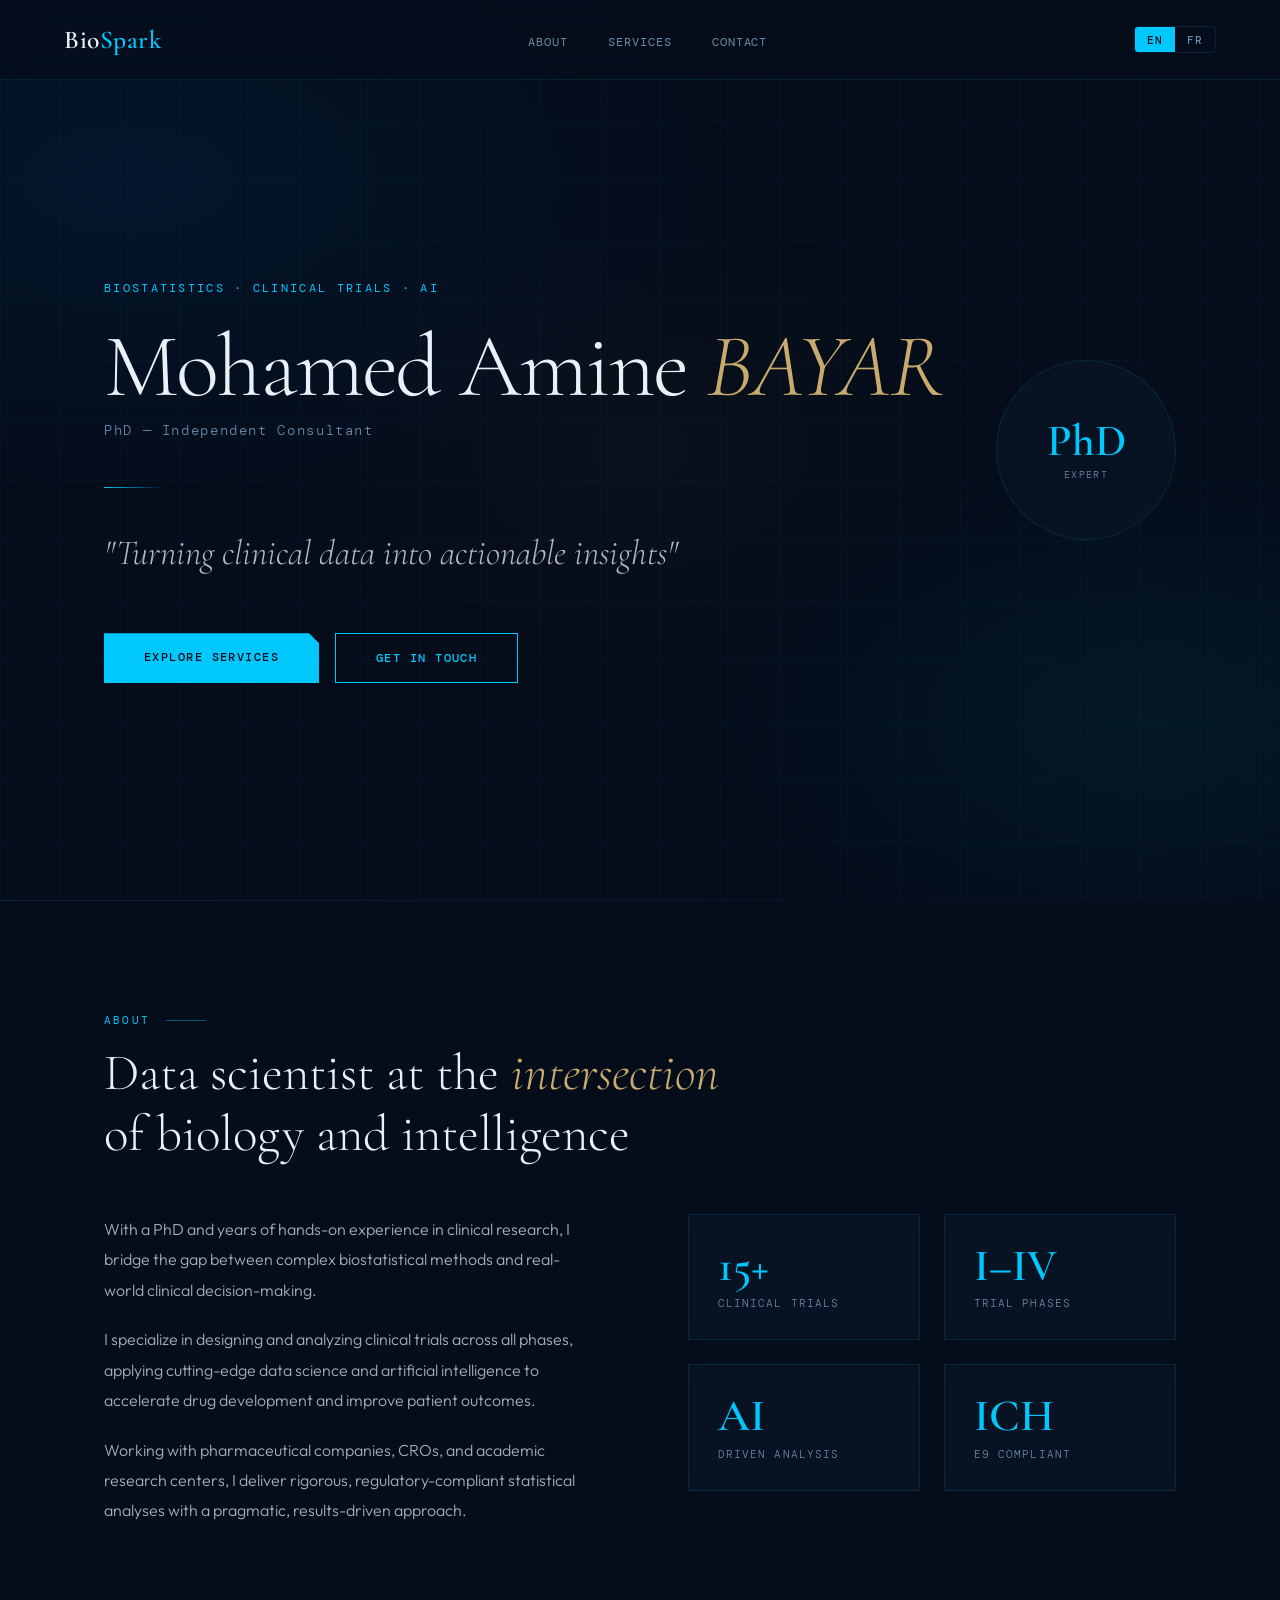
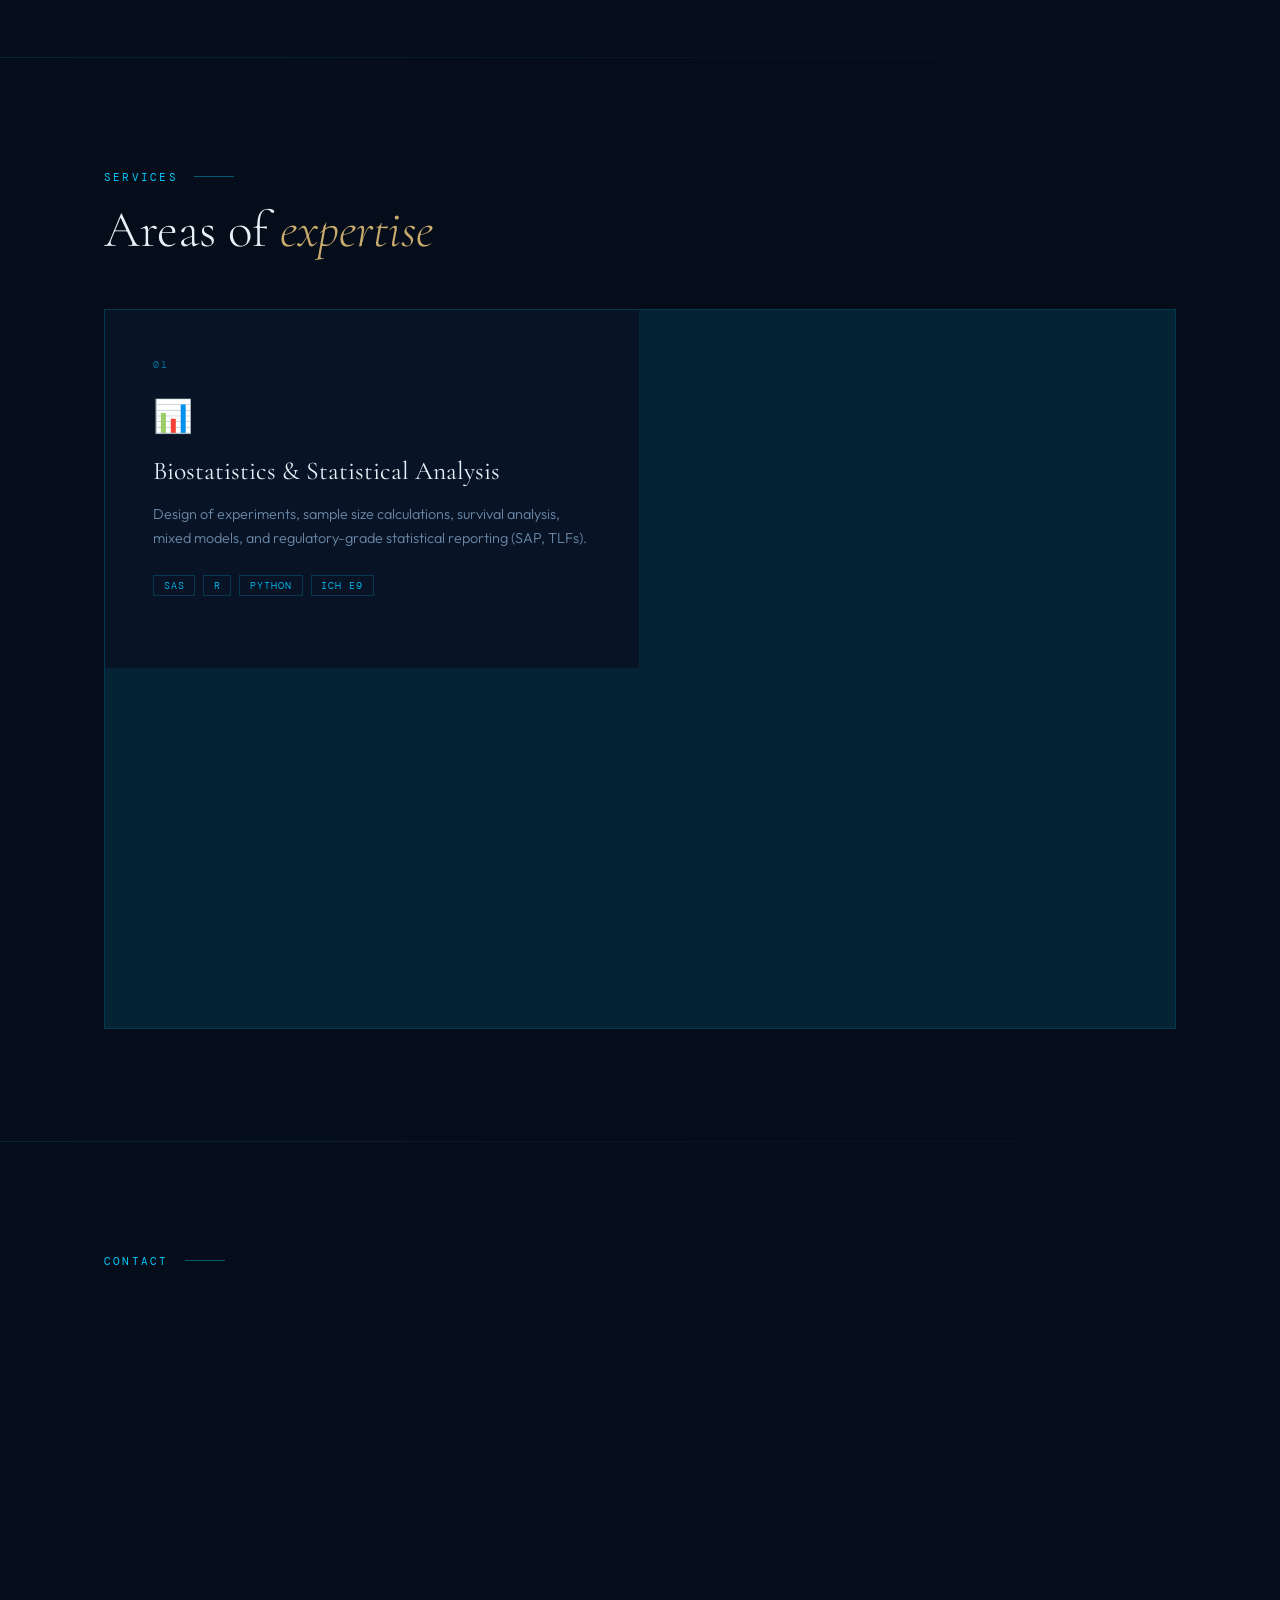
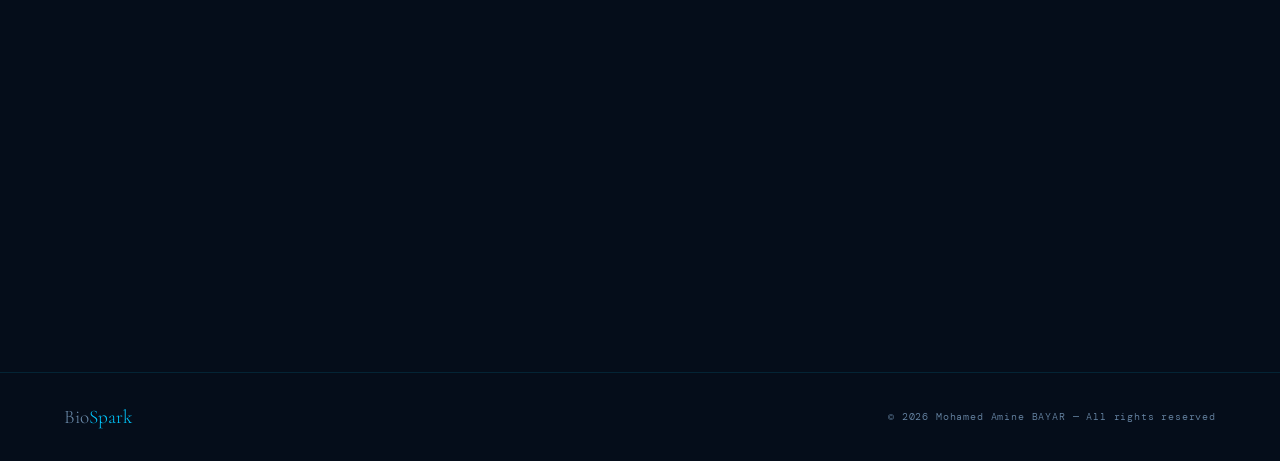
==== biospark.html @ cc3ddaf0 "Initial commit: BioSpark trilingual consulting website (CS50 final project) Co-Authored-By: Claude S" ====
<!DOCTYPE html>
<html lang="en">
<head>
<meta charset="UTF-8"/>
<meta name="viewport" content="width=device-width, initial-scale=1.0"/>
<title>BioSpark — Mohamed Amine BAYAR, PhD</title>
<link href="https://fonts.googleapis.com/css2?family=Cormorant+Garamond:ital,wght@0,300;0,400;0,600;1,300;1,400&family=DM+Mono:wght@300;400;500&family=Outfit:wght@300;400;500;600&display=swap" rel="stylesheet"/>
<style>
  :root {
    --bg: #050d1a;
    --bg2: #081425;
    --accent: #00c8ff;
    --accent2: #0077ff;
    --gold: #c8a96e;
    --text: #e8f0f8;
    --muted: #6b8aaa;
    --border: rgba(0,200,255,0.12);
    --card: rgba(8,20,37,0.8);
  }

  *, *::before, *::after { box-sizing: border-box; margin: 0; padding: 0; }

  html { scroll-behavior: smooth; }

  body {
    background: var(--bg);
    color: var(--text);
    font-family: 'Outfit', sans-serif;
    font-weight: 300;
    overflow-x: hidden;
    cursor: default;
  }

  /* === BACKGROUND === */
  .bg-canvas {
    position: fixed; inset: 0; z-index: 0; pointer-events: none;
    background:
      radial-gradient(ellipse 80% 60% at 10% 20%, rgba(0,119,255,0.08) 0%, transparent 60%),
      radial-gradient(ellipse 60% 50% at 90% 80%, rgba(0,200,255,0.06) 0%, transparent 60%),
      radial-gradient(ellipse 40% 40% at 50% 50%, rgba(200,169,110,0.03) 0%, transparent 70%);
  }

  .grid-bg {
    position: fixed; inset: 0; z-index: 0; pointer-events: none; opacity: 0.04;
    background-image:
      linear-gradient(var(--accent) 1px, transparent 1px),
      linear-gradient(90deg, var(--accent) 1px, transparent 1px);
    background-size: 60px 60px;
  }

  /* === NAV === */
  nav {
    position: fixed; top: 0; left: 0; right: 0; z-index: 100;
    display: flex; align-items: center; justify-content: space-between;
    padding: 1.5rem 4rem;
    background: rgba(5,13,26,0.7);
    backdrop-filter: blur(20px);
    border-bottom: 1px solid var(--border);
  }

  .nav-logo {
    font-family: 'Cormorant Garamond', serif;
    font-size: 1.6rem; font-weight: 600;
    letter-spacing: 0.02em;
    color: var(--text);
    text-decoration: none;
  }

  .nav-logo span { color: var(--accent); }

  .nav-links {
    display: flex; align-items: center; gap: 2.5rem;
    list-style: none;
  }

  .nav-links a {
    font-family: 'DM Mono', monospace;
    font-size: 0.75rem; font-weight: 400;
    color: var(--muted);
    text-decoration: none;
    letter-spacing: 0.08em;
    text-transform: uppercase;
    transition: color 0.3s;
  }

  .nav-links a:hover { color: var(--accent); }

  /* Language switcher */
  .lang-switcher {
    display: flex; align-items: center; gap: 0;
    border: 1px solid var(--border);
    border-radius: 4px; overflow: hidden;
  }

  .lang-btn {
    font-family: 'DM Mono', monospace;
    font-size: 0.7rem; font-weight: 500;
    padding: 0.35rem 0.75rem;
    background: transparent;
    color: var(--muted);
    border: none; cursor: pointer;
    letter-spacing: 0.1em;
    transition: all 0.2s;
  }

  .lang-btn.active {
    background: var(--accent);
    color: var(--bg);
  }

  .lang-btn:not(.active):hover { color: var(--text); background: rgba(0,200,255,0.05); }

  /* === HERO === */
  #hero {
    position: relative; z-index: 1;
    min-height: 100vh;
    display: flex; flex-direction: column;
    justify-content: center; align-items: flex-start;
    padding: 8rem 4rem 4rem;
    max-width: 1200px; margin: 0 auto;
  }

  .hero-tag {
    font-family: 'DM Mono', monospace;
    font-size: 0.72rem; font-weight: 400;
    color: var(--accent);
    letter-spacing: 0.2em;
    text-transform: uppercase;
    margin-bottom: 1.5rem;
    opacity: 0; animation: fadeUp 0.8s ease 0.2s forwards;
  }

  .hero-name {
    font-family: 'Cormorant Garamond', serif;
    font-size: clamp(3rem, 7vw, 6rem);
    font-weight: 300;
    line-height: 1.05;
    letter-spacing: -0.02em;
    margin-bottom: 0.5rem;
    opacity: 0; animation: fadeUp 0.8s ease 0.35s forwards;
  }

  .hero-name em {
    font-style: italic;
    color: var(--gold);
  }

  .hero-title {
    font-family: 'DM Mono', monospace;
    font-size: 0.85rem;
    color: var(--muted);
    letter-spacing: 0.12em;
    margin-bottom: 3rem;
    opacity: 0; animation: fadeUp 0.8s ease 0.5s forwards;
  }

  .hero-line {
    width: 60px; height: 1px;
    background: linear-gradient(90deg, var(--accent), transparent);
    margin-bottom: 2.5rem;
    opacity: 0; animation: fadeUp 0.8s ease 0.65s forwards;
  }

  .hero-tagline {
    font-family: 'Cormorant Garamond', serif;
    font-size: clamp(1.4rem, 3vw, 2.2rem);
    font-weight: 300;
    font-style: italic;
    color: rgba(232,240,248,0.75);
    max-width: 600px;
    line-height: 1.4;
    margin-bottom: 3.5rem;
    opacity: 0; animation: fadeUp 0.8s ease 0.8s forwards;
  }

  .hero-cta {
    display: flex; gap: 1rem;
    opacity: 0; animation: fadeUp 0.8s ease 0.95s forwards;
  }

  .btn-primary {
    font-family: 'DM Mono', monospace;
    font-size: 0.75rem; font-weight: 500;
    letter-spacing: 0.12em; text-transform: uppercase;
    padding: 1rem 2.5rem;
    background: var(--accent);
    color: var(--bg);
    border: none; cursor: pointer;
    text-decoration: none;
    display: inline-block;
    transition: all 0.3s;
    clip-path: polygon(0 0, calc(100% - 10px) 0, 100% 10px, 100% 100%, 0 100%);
  }

  .btn-primary:hover {
    background: #33d4ff;
    transform: translateY(-2px);
  }

  .btn-outline {
    font-family: 'DM Mono', monospace;
    font-size: 0.75rem; font-weight: 500;
    letter-spacing: 0.12em; text-transform: uppercase;
    padding: 1rem 2.5rem;
    background: transparent;
    color: var(--accent);
    border: 1px solid var(--accent);
    cursor: pointer;
    text-decoration: none;
    display: inline-block;
    transition: all 0.3s;
  }

  .btn-outline:hover {
    background: rgba(0,200,255,0.08);
    transform: translateY(-2px);
  }

  /* Floating badge */
  .hero-badge {
    position: absolute; right: 4rem; top: 50%;
    transform: translateY(-50%);
    width: 180px; height: 180px;
    display: flex; flex-direction: column;
    align-items: center; justify-content: center;
    border: 1px solid var(--border);
    border-radius: 50%;
    background: var(--card);
    backdrop-filter: blur(10px);
    animation: rotate 20s linear infinite;
    opacity: 0; animation: fadeIn 1s ease 1.2s forwards, float 4s ease-in-out 2s infinite;
  }

  .hero-badge-inner {
    text-align: center;
  }

  .badge-num {
    font-family: 'Cormorant Garamond', serif;
    font-size: 2.8rem; font-weight: 600;
    color: var(--accent);
    line-height: 1;
  }

  .badge-label {
    font-family: 'DM Mono', monospace;
    font-size: 0.6rem;
    color: var(--muted);
    letter-spacing: 0.15em;
    text-transform: uppercase;
    margin-top: 0.25rem;
  }

  /* === SECTIONS === */
  section {
    position: relative; z-index: 1;
    padding: 7rem 4rem;
    max-width: 1200px; margin: 0 auto;
  }

  .section-label {
    font-family: 'DM Mono', monospace;
    font-size: 0.7rem; font-weight: 400;
    color: var(--accent);
    letter-spacing: 0.2em;
    text-transform: uppercase;
    margin-bottom: 1rem;
    display: flex; align-items: center; gap: 1rem;
  }

  .section-label::after {
    content: '';
    display: block; width: 40px; height: 1px;
    background: var(--accent); opacity: 0.4;
  }

  .section-title {
    font-family: 'Cormorant Garamond', serif;
    font-size: clamp(2rem, 4vw, 3.2rem);
    font-weight: 300;
    line-height: 1.2;
    margin-bottom: 1.5rem;
  }

  .section-title em { font-style: italic; color: var(--gold); }

  .divider {
    width: 100%; height: 1px;
    background: linear-gradient(90deg, var(--border), transparent);
    margin: 0;
  }

  /* === ABOUT === */
  #about .about-grid {
    display: grid;
    grid-template-columns: 1fr 1fr;
    gap: 6rem;
    align-items: start;
    margin-top: 3rem;
  }

  .about-text p {
    color: rgba(232,240,248,0.7);
    line-height: 1.9;
    margin-bottom: 1.2rem;
    font-size: 1rem;
  }

  .about-stats {
    display: grid; grid-template-columns: 1fr 1fr; gap: 1.5rem;
  }

  .stat-card {
    padding: 1.8rem;
    border: 1px solid var(--border);
    background: var(--card);
    backdrop-filter: blur(10px);
    position: relative;
    overflow: hidden;
    transition: border-color 0.3s;
  }

  .stat-card::before {
    content: '';
    position: absolute; top: 0; left: 0;
    width: 100%; height: 2px;
    background: linear-gradient(90deg, var(--accent), var(--accent2));
    transform: scaleX(0); transform-origin: left;
    transition: transform 0.4s;
  }

  .stat-card:hover::before { transform: scaleX(1); }
  .stat-card:hover { border-color: rgba(0,200,255,0.3); }

  .stat-num {
    font-family: 'Cormorant Garamond', serif;
    font-size: 2.8rem; font-weight: 600;
    color: var(--accent);
    line-height: 1;
  }

  .stat-desc {
    font-family: 'DM Mono', monospace;
    font-size: 0.68rem;
    color: var(--muted);
    letter-spacing: 0.1em;
    text-transform: uppercase;
    margin-top: 0.5rem;
  }

  /* === SERVICES === */
  #services { background: transparent; }

  .services-grid {
    display: grid;
    grid-template-columns: repeat(2, 1fr);
    gap: 1.5px;
    margin-top: 3rem;
    background: var(--border);
    border: 1px solid var(--border);
  }

  .service-card {
    background: var(--bg2);
    padding: 3rem;
    position: relative;
    overflow: hidden;
    transition: background 0.3s;
    cursor: default;
  }

  .service-card::after {
    content: '';
    position: absolute; inset: 0;
    background: linear-gradient(135deg, rgba(0,200,255,0.04), transparent);
    opacity: 0; transition: opacity 0.4s;
  }

  .service-card:hover { background: rgba(8,25,50,0.95); }
  .service-card:hover::after { opacity: 1; }

  .service-num {
    font-family: 'DM Mono', monospace;
    font-size: 0.65rem;
    color: var(--accent);
    letter-spacing: 0.2em;
    margin-bottom: 1.5rem;
    opacity: 0.6;
  }

  .service-icon {
    font-size: 2rem;
    margin-bottom: 1.2rem;
    display: block;
  }

  .service-title {
    font-family: 'Cormorant Garamond', serif;
    font-size: 1.6rem; font-weight: 400;
    margin-bottom: 1rem;
  }

  .service-desc {
    color: var(--muted);
    font-size: 0.9rem;
    line-height: 1.7;
  }

  .service-tags {
    display: flex; flex-wrap: wrap; gap: 0.5rem;
    margin-top: 1.5rem;
  }

  .tag {
    font-family: 'DM Mono', monospace;
    font-size: 0.62rem;
    color: var(--accent);
    border: 1px solid rgba(0,200,255,0.2);
    padding: 0.2rem 0.6rem;
    letter-spacing: 0.1em;
    text-transform: uppercase;
  }

  /* === CONTACT === */
  #contact {
    text-align: center;
    padding-bottom: 10rem;
  }

  .contact-box {
    margin-top: 4rem;
    padding: 4rem;
    border: 1px solid var(--border);
    background: var(--card);
    backdrop-filter: blur(20px);
    position: relative;
    overflow: hidden;
  }

  .contact-box::before {
    content: '';
    position: absolute; top: 0; left: 0; right: 0; height: 1px;
    background: linear-gradient(90deg, transparent, var(--accent), transparent);
  }

  .contact-email {
    font-family: 'Cormorant Garamond', serif;
    font-size: clamp(1.4rem, 3vw, 2rem);
    font-weight: 300;
    color: var(--text);
    text-decoration: none;
    display: block;
    margin-bottom: 2rem;
    transition: color 0.3s;
  }

  .contact-email:hover { color: var(--accent); }

  .social-links {
    display: flex; justify-content: center; gap: 1.5rem;
    margin-top: 2rem;
  }

  .social-link {
    font-family: 'DM Mono', monospace;
    font-size: 0.7rem;
    color: var(--muted);
    text-decoration: none;
    letter-spacing: 0.1em;
    text-transform: uppercase;
    display: flex; align-items: center; gap: 0.5rem;
    transition: color 0.3s;
    padding: 0.75rem 1.5rem;
    border: 1px solid var(--border);
  }

  .social-link:hover { color: var(--accent); border-color: rgba(0,200,255,0.3); }

  /* === FOOTER === */
  footer {
    position: relative; z-index: 1;
    border-top: 1px solid var(--border);
    padding: 2rem 4rem;
    display: flex; justify-content: space-between; align-items: center;
  }

  .footer-logo {
    font-family: 'Cormorant Garamond', serif;
    font-size: 1.2rem; color: var(--muted);
  }

  .footer-copy {
    font-family: 'DM Mono', monospace;
    font-size: 0.65rem; color: var(--muted);
    letter-spacing: 0.08em;
  }

  /* === ANIMATIONS === */
  @keyframes fadeUp {
    from { opacity: 0; transform: translateY(20px); }
    to { opacity: 1; transform: translateY(0); }
  }

  @keyframes fadeIn {
    from { opacity: 0; }
    to { opacity: 1; }
  }

  @keyframes float {
    0%, 100% { transform: translateY(-50%); }
    50% { transform: translateY(calc(-50% - 12px)); }
  }

  .reveal {
    opacity: 0; transform: translateY(30px);
    transition: opacity 0.8s ease, transform 0.8s ease;
  }

  .reveal.visible { opacity: 1; transform: translateY(0); }

  /* === RESPONSIVE === */
  @media (max-width: 900px) {
    nav { padding: 1.2rem 2rem; }
    .nav-links { display: none; }
    #hero { padding: 7rem 2rem 4rem; }
    .hero-badge { display: none; }
    section { padding: 5rem 2rem; }
    #about .about-grid { grid-template-columns: 1fr; gap: 3rem; }
    .services-grid { grid-template-columns: 1fr; }
    footer { padding: 2rem; flex-direction: column; gap: 1rem; text-align: center; }
    .contact-box { padding: 2.5rem 1.5rem; }
  }
</style>
</head>
<body>

<div class="bg-canvas"></div>
<div class="grid-bg"></div>

<!-- NAV -->
<nav>
  <a href="#hero" class="nav-logo">Bio<span>Spark</span></a>
  <ul class="nav-links">
    <li><a href="#about" data-i18n="nav.about">About</a></li>
    <li><a href="#services" data-i18n="nav.services">Services</a></li>
    <li><a href="#contact" data-i18n="nav.contact">Contact</a></li>
  </ul>
  <div class="lang-switcher">
    <button class="lang-btn active" onclick="setLang('en')">EN</button>
    <button class="lang-btn" onclick="setLang('fr')">FR</button>
  </div>
</nav>

<!-- HERO -->
<div style="position:relative;z-index:1;">
<section id="hero">
  <div class="hero-tag" data-i18n="hero.tag">Biostatistics · Clinical Trials · AI</div>
  <h1 class="hero-name">Mohamed Amine <em>BAYAR</em></h1>
  <div class="hero-title">PhD — Independent Consultant</div>
  <div class="hero-line"></div>
  <p class="hero-tagline" data-i18n="hero.tagline">"Turning clinical data into actionable insights"</p>
  <div class="hero-cta">
    <a href="#services" class="btn-primary" data-i18n="hero.cta1">Explore Services</a>
    <a href="#contact" class="btn-outline" data-i18n="hero.cta2">Get in Touch</a>
  </div>

  <div class="hero-badge" style="animation: float 4s ease-in-out infinite; opacity:1;">
    <div class="hero-badge-inner">
      <div class="badge-num">PhD</div>
      <div class="badge-label" data-i18n="hero.badge">Expert</div>
    </div>
  </div>
</section>
</div>

<div class="divider"></div>

<!-- ABOUT -->
<section id="about">
  <div class="section-label" data-i18n="about.label">About</div>
  <h2 class="section-title reveal" data-i18n="about.title">Data scientist at the <em>intersection</em><br>of biology and intelligence</h2>
  <div class="about-grid">
    <div class="about-text reveal">
      <p data-i18n="about.p1">With a PhD and years of hands-on experience in clinical research, I bridge the gap between complex biostatistical methods and real-world clinical decision-making.</p>
      <p data-i18n="about.p2">I specialize in designing and analyzing clinical trials across all phases, applying cutting-edge data science and artificial intelligence to accelerate drug development and improve patient outcomes.</p>
      <p data-i18n="about.p3">Working with pharmaceutical companies, CROs, and academic research centers, I deliver rigorous, regulatory-compliant statistical analyses with a pragmatic, results-driven approach.</p>
    </div>
    <div class="about-stats reveal">
      <div class="stat-card">
        <div class="stat-num">15+</div>
        <div class="stat-desc" data-i18n="stat.trials">Clinical Trials</div>
      </div>
      <div class="stat-card">
        <div class="stat-num">I–IV</div>
        <div class="stat-desc" data-i18n="stat.phases">Trial Phases</div>
      </div>
      <div class="stat-card">
        <div class="stat-num">AI</div>
        <div class="stat-desc" data-i18n="stat.driven">Driven Analysis</div>
      </div>
      <div class="stat-card">
        <div class="stat-num">ICH</div>
        <div class="stat-desc" data-i18n="stat.compliant">E9 Compliant</div>
      </div>
    </div>
  </div>
</section>

<div class="divider"></div>

<!-- SERVICES -->
<section id="services">
  <div class="section-label" data-i18n="services.label">Services</div>
  <h2 class="section-title reveal" data-i18n="services.title">Areas of <em>expertise</em></h2>

  <div class="services-grid">
    <div class="service-card reveal">
      <div class="service-num">01</div>
      <span class="service-icon">📊</span>
      <h3 class="service-title" data-i18n="s1.title">Biostatistics &amp; Statistical Analysis</h3>
      <p class="service-desc" data-i18n="s1.desc">Design of experiments, sample size calculations, survival analysis, mixed models, and regulatory-grade statistical reporting (SAP, TLFs).</p>
      <div class="service-tags">
        <span class="tag">SAS</span><span class="tag">R</span><span class="tag">Python</span><span class="tag">ICH E9</span>
      </div>
    </div>

    <div class="service-card reveal">
      <div class="service-num">02</div>
      <span class="service-icon">🔬</span>
      <h3 class="service-title" data-i18n="s2.title">Clinical Trials (Phase I–IV)</h3>
      <p class="service-desc" data-i18n="s2.desc">End-to-end statistical support for clinical trials — protocol design, randomization, interim analyses, DSMB support, and final study reporting.</p>
      <div class="service-tags">
        <span class="tag">FDA</span><span class="tag">EMA</span><span class="tag">GCP</span><span class="tag">CDISC</span>
      </div>
    </div>

    <div class="service-card reveal">
      <div class="service-num">03</div>
      <span class="service-icon">🧠</span>
      <h3 class="service-title" data-i18n="s3.title">Data Science</h3>
      <p class="service-desc" data-i18n="s3.desc">Advanced analytics on clinical and real-world data — data wrangling, visualization, predictive modeling, and reproducible pipelines.</p>
      <div class="service-tags">
        <span class="tag">Python</span><span class="tag">SQL</span><span class="tag">Tidyverse</span><span class="tag">Pandas</span>
      </div>
    </div>

    <div class="service-card reveal">
      <div class="service-num">04</div>
      <span class="service-icon">⚡</span>
      <h3 class="service-title" data-i18n="s4.title">Artificial Intelligence &amp; Machine Learning</h3>
      <p class="service-desc" data-i18n="s4.desc">Application of ML and AI to clinical data — patient stratification, biomarker discovery, NLP on clinical notes, and predictive models for trial outcomes.</p>
      <div class="service-tags">
        <span class="tag">Deep Learning</span><span class="tag">NLP</span><span class="tag">XGBoost</span><span class="tag">scikit-learn</span>
      </div>
    </div>
  </div>
</section>

<div class="divider"></div>

<!-- CONTACT -->
<section id="contact">
  <div class="section-label" data-i18n="contact.label">Contact</div>
  <h2 class="section-title reveal" data-i18n="contact.title">Let's work <em>together</em></h2>
  <p class="reveal" style="color:var(--muted);max-width:500px;margin:0 auto 0;line-height:1.8;" data-i18n="contact.sub">Available for freelance consulting missions, collaboration on clinical studies, and research projects.</p>

  <div class="contact-box reveal">
    <a href="mailto:bayar.amine@gmail.com" class="contact-email">bayar.amine@gmail.com</a>
    <a href="#contact" class="btn-primary" style="display:inline-block;" data-i18n="contact.btn">Send a message</a>
    <div class="social-links">
      <a href="https://www.linkedin.com/in/mohamed-amine-bayar-51166a94/" target="_blank" class="social-link">
        <svg width="14" height="14" viewBox="0 0 24 24" fill="currentColor"><path d="M16 8a6 6 0 0 1 6 6v7h-4v-7a2 2 0 0 0-2-2 2 2 0 0 0-2 2v7h-4v-7a6 6 0 0 1 6-6z"/><rect x="2" y="9" width="4" height="12"/><circle cx="4" cy="4" r="2"/></svg>
        LinkedIn
      </a>
    </div>
  </div>
</section>

<!-- FOOTER -->
<footer>
  <div class="footer-logo">Bio<span style="color:var(--accent)">Spark</span></div>
  <div class="footer-copy">© 2026 Mohamed Amine BAYAR — <span data-i18n="footer.copy">All rights reserved</span></div>
</footer>

<script>
// === i18n ===
const translations = {
  en: {
    'nav.about': 'About',
    'nav.services': 'Services',
    'nav.contact': 'Contact',
    'hero.tag': 'Biostatistics · Clinical Trials · AI',
    'hero.tagline': '"Turning clinical data into actionable insights"',
    'hero.cta1': 'Explore Services',
    'hero.cta2': 'Get in Touch',
    'hero.badge': 'Expert',
    'about.label': 'About',
    'about.title': 'Data scientist at the <em>intersection</em><br>of biology and intelligence',
    'about.p1': 'With a PhD and years of hands-on experience in clinical research, I bridge the gap between complex biostatistical methods and real-world clinical decision-making.',
    'about.p2': 'I specialize in designing and analyzing clinical trials across all phases, applying cutting-edge data science and artificial intelligence to accelerate drug development and improve patient outcomes.',
    'about.p3': 'Working with pharmaceutical companies, CROs, and academic research centers, I deliver rigorous, regulatory-compliant statistical analyses with a pragmatic, results-driven approach.',
    'stat.trials': 'Clinical Trials',
    'stat.phases': 'Trial Phases',
    'stat.driven': 'Driven Analysis',
    'stat.compliant': 'E9 Compliant',
    'services.label': 'Services',
    'services.title': 'Areas of <em>expertise</em>',
    's1.title': 'Biostatistics & Statistical Analysis',
    's1.desc': 'Design of experiments, sample size calculations, survival analysis, mixed models, and regulatory-grade statistical reporting (SAP, TLFs).',
    's2.title': 'Clinical Trials (Phase I–IV)',
    's2.desc': 'End-to-end statistical support for clinical trials — protocol design, randomization, interim analyses, DSMB support, and final study reporting.',
    's3.title': 'Data Science',
    's3.desc': 'Advanced analytics on clinical and real-world data — data wrangling, visualization, predictive modeling, and reproducible pipelines.',
    's4.title': 'Artificial Intelligence & Machine Learning',
    's4.desc': 'Application of ML and AI to clinical data — patient stratification, biomarker discovery, NLP on clinical notes, and predictive models for trial outcomes.',
    'contact.label': 'Contact',
    'contact.title': 'Let\'s work <em>together</em>',
    'contact.sub': 'Available for freelance consulting missions, collaboration on clinical studies, and research projects.',
    'contact.btn': 'Send a message',
    'footer.copy': 'All rights reserved'
  },
  fr: {
    'nav.about': 'À propos',
    'nav.services': 'Services',
    'nav.contact': 'Contact',
    'hero.tag': 'Biostatistiques · Essais Cliniques · IA',
    'hero.tagline': '« Transformer les données cliniques en décisions éclairées »',
    'hero.cta1': 'Voir les services',
    'hero.cta2': 'Me contacter',
    'hero.badge': 'Expert',
    'about.label': 'À propos',
    'about.title': 'Data scientist à l\'<em>intersection</em><br>de la biologie et de l\'intelligence',
    'about.p1': 'Titulaire d\'un doctorat et fort d\'une expérience approfondie en recherche clinique, je fais le lien entre les méthodes biostatistiques complexes et la prise de décision clinique en situation réelle.',
    'about.p2': 'Je suis spécialisé dans la conception et l\'analyse des essais cliniques de toutes phases, en appliquant la data science et l\'intelligence artificielle pour accélérer le développement des médicaments.',
    'about.p3': 'En collaboration avec des entreprises pharmaceutiques, des CRO et des centres de recherche académique, je livre des analyses statistiques rigoureuses et conformes aux exigences réglementaires.',
    'stat.trials': 'Essais cliniques',
    'stat.phases': 'Phases d\'essais',
    'stat.driven': 'Analyse par IA',
    'stat.compliant': 'Conforme ICH E9',
    'services.label': 'Services',
    'services.title': 'Domaines d\'<em>expertise</em>',
    's1.title': 'Biostatistiques & Analyse Statistique',
    's1.desc': 'Plan d\'expérience, calcul de taille d\'échantillon, analyse de survie, modèles mixtes et rapports statistiques réglementaires (SAP, TLFs).',
    's2.title': 'Essais Cliniques (Phase I–IV)',
    's2.desc': 'Accompagnement statistique complet des essais cliniques — conception du protocole, randomisation, analyses intermédiaires, support DSMB et rapport final.',
    's3.title': 'Data Science',
    's3.desc': 'Analyse avancée sur données cliniques et en vie réelle — traitement des données, visualisation, modélisation prédictive et pipelines reproductibles.',
    's4.title': 'Intelligence Artificielle & Machine Learning',
    's4.desc': 'Application du ML et de l\'IA aux données cliniques — stratification des patients, découverte de biomarqueurs, NLP sur notes cliniques et modèles prédictifs.',
    'contact.label': 'Contact',
    'contact.title': 'Travaillons <em>ensemble</em>',
    'contact.sub': 'Disponible pour des missions de conseil en freelance, des collaborations sur des études cliniques et des projets de recherche.',
    'contact.btn': 'Envoyer un message',
    'footer.copy': 'Tous droits réservés'
  }
};

let currentLang = 'en';

function setLang(lang) {
  currentLang = lang;
  document.querySelectorAll('.lang-btn').forEach(btn => {
    btn.classList.toggle('active', btn.textContent.toLowerCase() === lang);
  });
  document.querySelectorAll('[data-i18n]').forEach(el => {
    const key = el.getAttribute('data-i18n');
    if (translations[lang][key]) {
      el.innerHTML = translations[lang][key];
    }
  });
  document.documentElement.lang = lang;
}

// === Scroll reveal ===
const observer = new IntersectionObserver((entries) => {
  entries.forEach((entry, i) => {
    if (entry.isIntersecting) {
      setTimeout(() => entry.target.classList.add('visible'), i * 120);
    }
  });
}, { threshold: 0.1 });

document.querySelectorAll('.reveal').forEach(el => observer.observe(el));
</script>
</body>
</html>
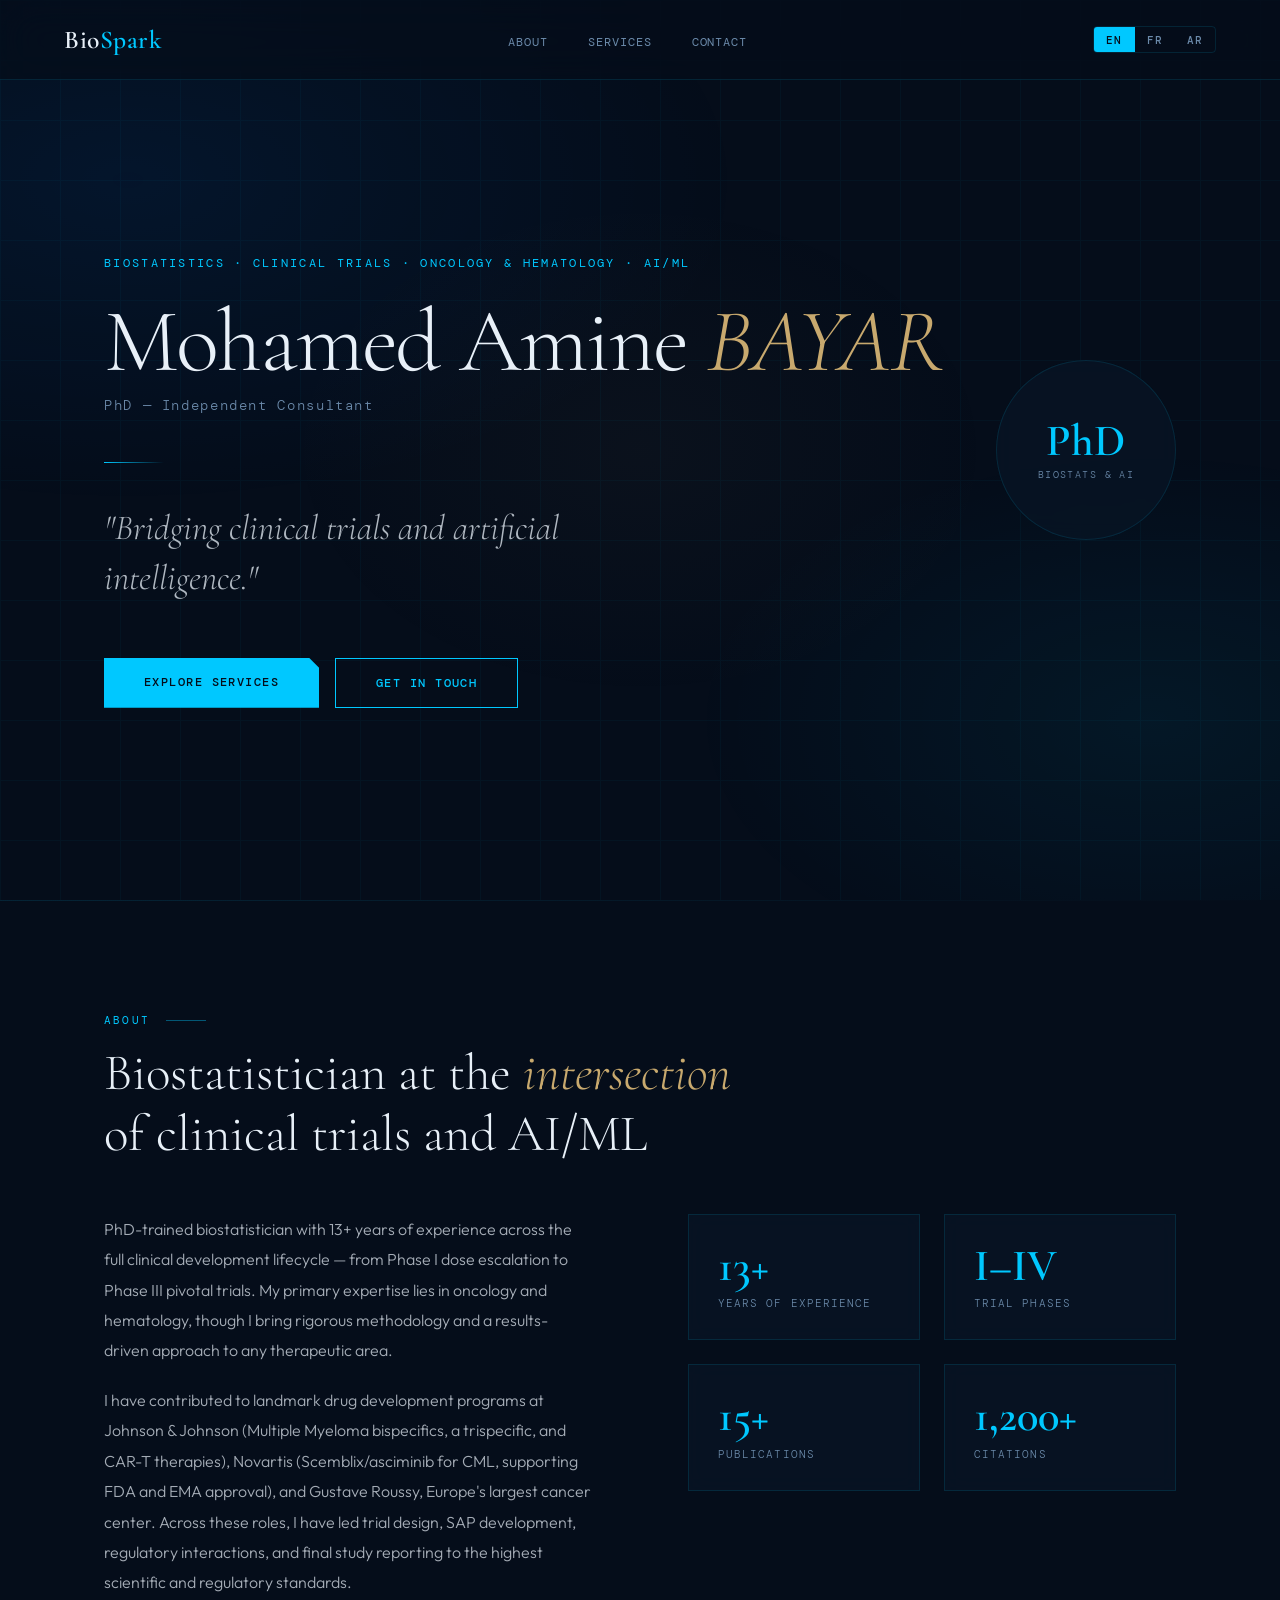
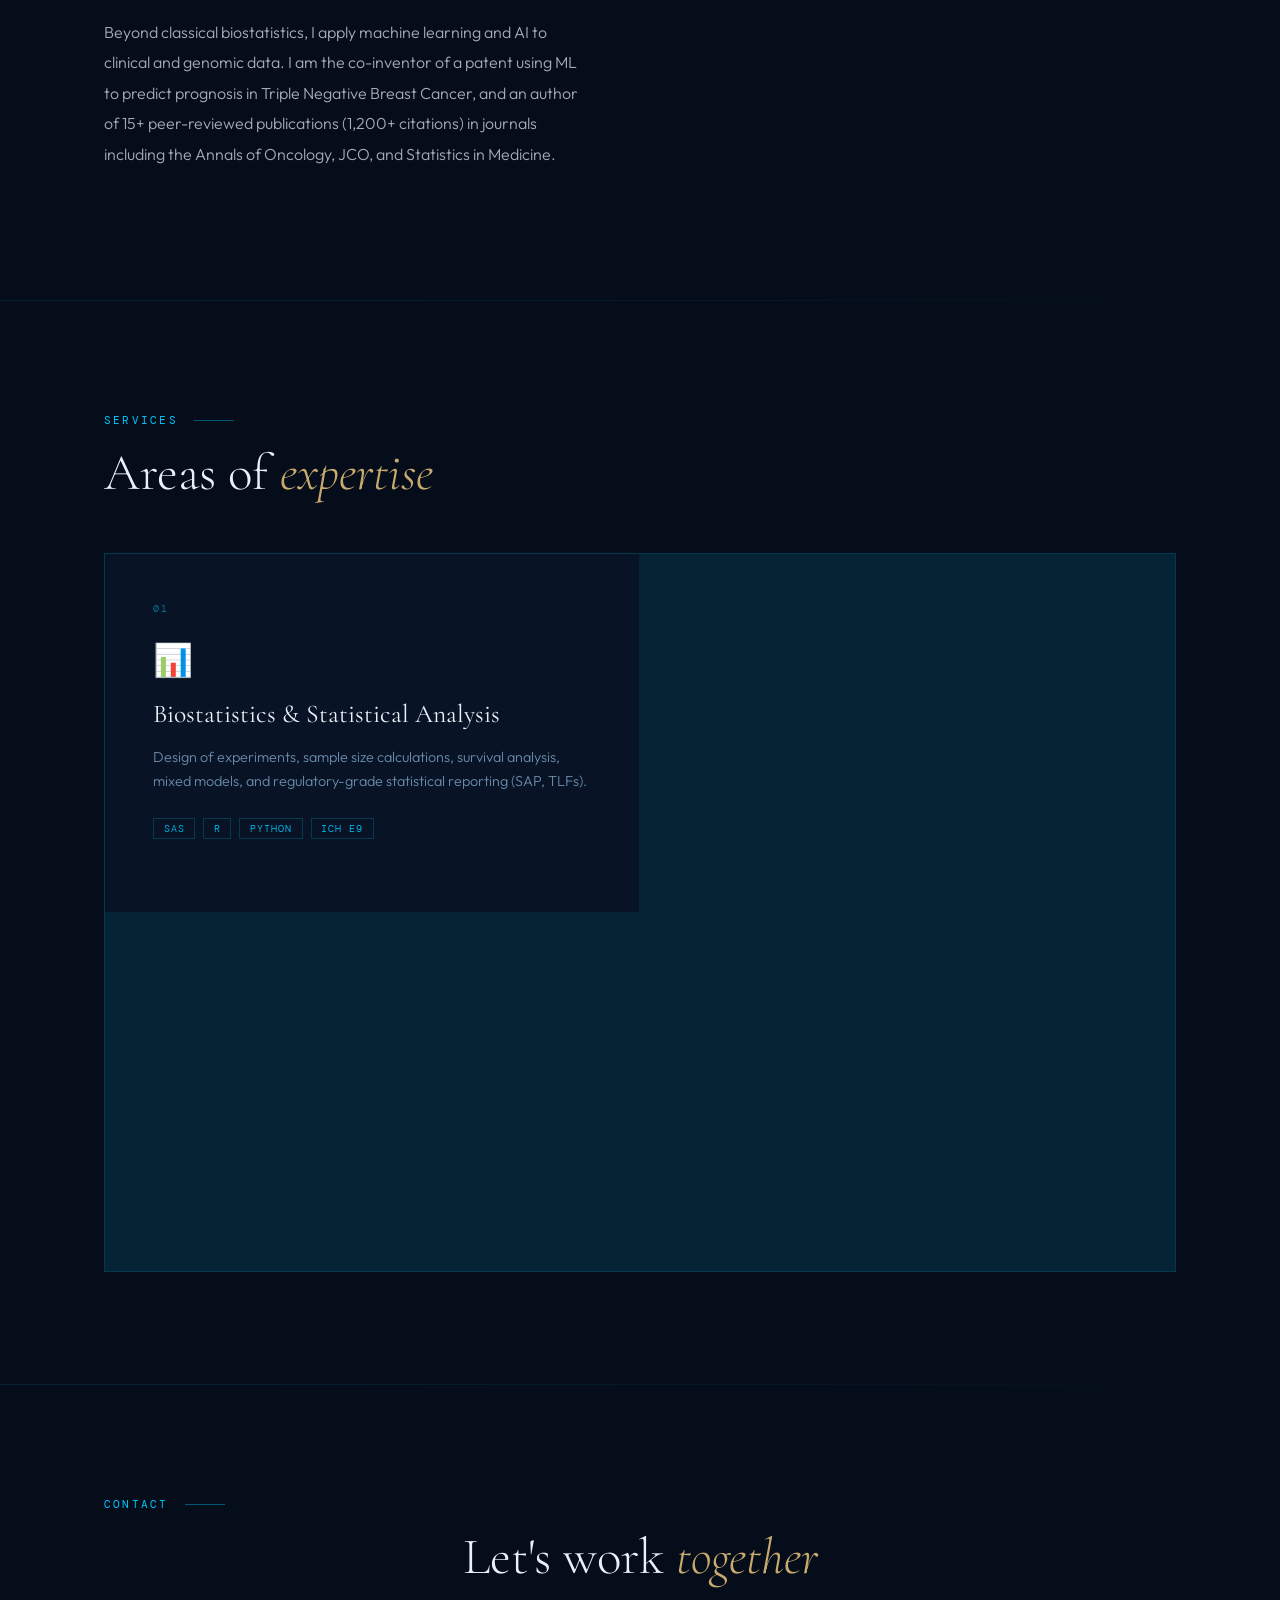
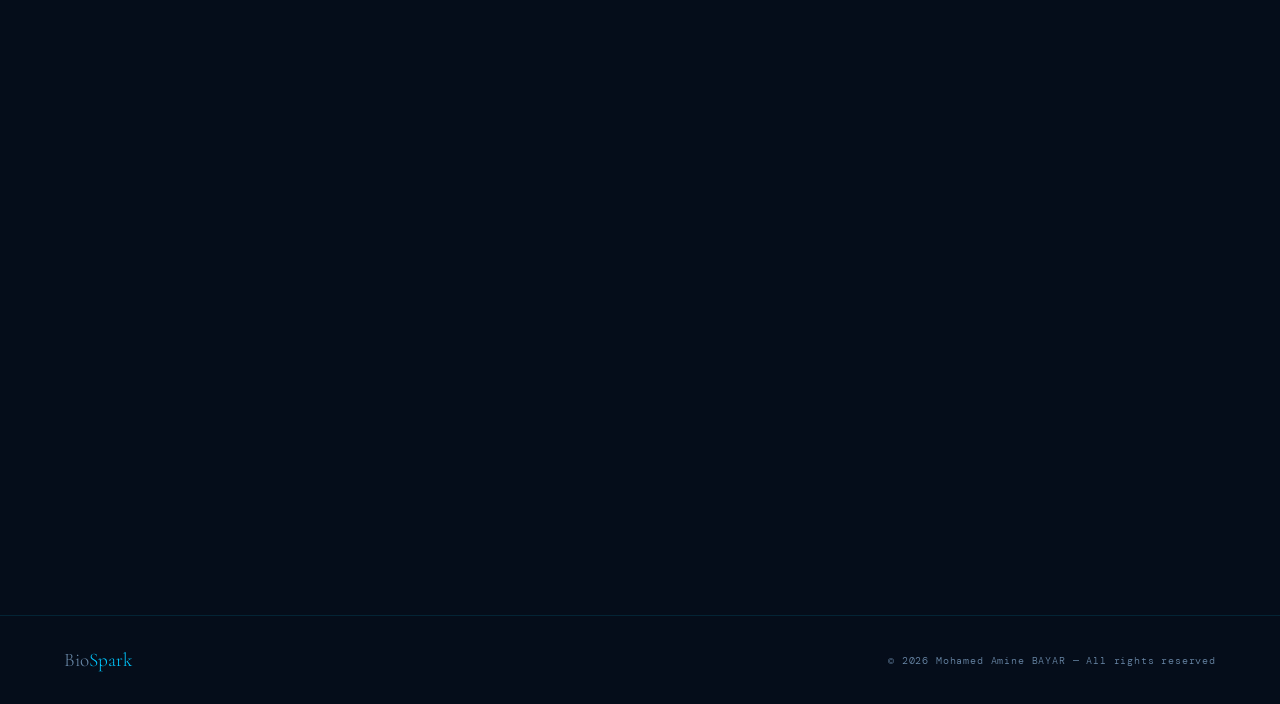
==== commit c26c990c: "Update all content: trilingual text (EN/FR/AR), stats, contact links, RTL support - Rewrite About se" ====
--- a/biospark.html
+++ b/biospark.html
@@ -4,7 +4,7 @@
 <meta charset="UTF-8"/>
 <meta name="viewport" content="width=device-width, initial-scale=1.0"/>
 <title>BioSpark — Mohamed Amine BAYAR, PhD</title>
-<link href="https://fonts.googleapis.com/css2?family=Cormorant+Garamond:ital,wght@0,300;0,400;0,600;1,300;1,400&family=DM+Mono:wght@300;400;500&family=Outfit:wght@300;400;500;600&display=swap" rel="stylesheet"/>
+<link href="https://fonts.googleapis.com/css2?family=Cormorant+Garamond:ital,wght@0,300;0,400;0,600;1,300;1,400&family=DM+Mono:wght@300;400;500&family=Outfit:wght@300;400;500;600&family=Noto+Sans+Arabic:wght@300;400;500;600&display=swap" rel="stylesheet"/>
 <style>
   :root {
     --bg: #050d1a;
@@ -31,6 +31,38 @@
     cursor: default;
   }
 
+  /* Arabic font */
+  [lang="ar"] body,
+  [lang="ar"] p,
+  [lang="ar"] h1,
+  [lang="ar"] h2,
+  [lang="ar"] h3,
+  [lang="ar"] .hero-tagline,
+  [lang="ar"] .about-text p,
+  [lang="ar"] .service-desc,
+  [lang="ar"] .contact-sub {
+    font-family: 'Noto Sans Arabic', 'Outfit', sans-serif;
+  }
+
+  /* RTL support */
+  [lang="ar"] { direction: rtl; text-align: right; }
+  [lang="ar"] nav { flex-direction: row-reverse; }
+  [lang="ar"] .nav-links { flex-direction: row-reverse; }
+  [lang="ar"] .section-label { flex-direction: row-reverse; }
+  [lang="ar"] .section-label::after { margin-left: 0; margin-right: 0; margin-left: 1rem; }
+  [lang="ar"] .section-label::before {
+    content: '';
+    display: block; width: 40px; height: 1px;
+    background: var(--accent); opacity: 0.4;
+  }
+  [lang="ar"] .section-label::after { display: none; }
+  [lang="ar"] #hero { align-items: flex-end; }
+  [lang="ar"] .hero-line { background: linear-gradient(270deg, var(--accent), transparent); }
+  [lang="ar"] .hero-badge { right: auto; left: 4rem; }
+  [lang="ar"] .about-grid { direction: rtl; }
+  [lang="ar"] .hero-cta { flex-direction: row-reverse; }
+  [lang="ar"] .social-links { direction: rtl; }
+
   /* === BACKGROUND === */
   .bg-canvas {
     position: fixed; inset: 0; z-index: 0; pointer-events: none;
@@ -227,8 +259,7 @@
     border-radius: 50%;
     background: var(--card);
     backdrop-filter: blur(10px);
-    animation: rotate 20s linear infinite;
-    opacity: 0; animation: fadeIn 1s ease 1.2s forwards, float 4s ease-in-out 2s infinite;
+    opacity: 1; animation: float 4s ease-in-out infinite;
   }
 
   .hero-badge-inner {
@@ -459,6 +490,7 @@
   .social-links {
     display: flex; justify-content: center; gap: 1.5rem;
     margin-top: 2rem;
+    flex-wrap: wrap;
   }
 
   .social-link {
@@ -548,26 +580,27 @@
   <div class="lang-switcher">
     <button class="lang-btn active" onclick="setLang('en')">EN</button>
     <button class="lang-btn" onclick="setLang('fr')">FR</button>
+    <button class="lang-btn" onclick="setLang('ar')">AR</button>
   </div>
 </nav>
 
 <!-- HERO -->
 <div style="position:relative;z-index:1;">
 <section id="hero">
-  <div class="hero-tag" data-i18n="hero.tag">Biostatistics · Clinical Trials · AI</div>
+  <div class="hero-tag" data-i18n="hero.tag">Biostatistics · Clinical Trials · Oncology &amp; Hematology · AI/ML</div>
   <h1 class="hero-name">Mohamed Amine <em>BAYAR</em></h1>
-  <div class="hero-title">PhD — Independent Consultant</div>
+  <div class="hero-title" data-i18n="hero.title">PhD — Independent Consultant</div>
   <div class="hero-line"></div>
-  <p class="hero-tagline" data-i18n="hero.tagline">"Turning clinical data into actionable insights"</p>
+  <p class="hero-tagline" data-i18n="hero.tagline">"Bridging clinical trials and artificial intelligence."</p>
   <div class="hero-cta">
     <a href="#services" class="btn-primary" data-i18n="hero.cta1">Explore Services</a>
     <a href="#contact" class="btn-outline" data-i18n="hero.cta2">Get in Touch</a>
   </div>
 
-  <div class="hero-badge" style="animation: float 4s ease-in-out infinite; opacity:1;">
+  <div class="hero-badge">
     <div class="hero-badge-inner">
       <div class="badge-num">PhD</div>
-      <div class="badge-label" data-i18n="hero.badge">Expert</div>
+      <div class="badge-label" data-i18n="hero.badge">Biostats &amp; AI</div>
     </div>
   </div>
 </section>
@@ -578,29 +611,29 @@
 <!-- ABOUT -->
 <section id="about">
   <div class="section-label" data-i18n="about.label">About</div>
-  <h2 class="section-title reveal" data-i18n="about.title">Data scientist at the <em>intersection</em><br>of biology and intelligence</h2>
+  <h2 class="section-title reveal" data-i18n="about.title">Biostatistician at the <em>intersection</em><br>of clinical trials and AI/ML</h2>
   <div class="about-grid">
     <div class="about-text reveal">
-      <p data-i18n="about.p1">With a PhD and years of hands-on experience in clinical research, I bridge the gap between complex biostatistical methods and real-world clinical decision-making.</p>
-      <p data-i18n="about.p2">I specialize in designing and analyzing clinical trials across all phases, applying cutting-edge data science and artificial intelligence to accelerate drug development and improve patient outcomes.</p>
-      <p data-i18n="about.p3">Working with pharmaceutical companies, CROs, and academic research centers, I deliver rigorous, regulatory-compliant statistical analyses with a pragmatic, results-driven approach.</p>
+      <p data-i18n="about.p1">PhD-trained biostatistician with 13+ years of experience across the full clinical development lifecycle — from Phase I dose escalation to Phase III pivotal trials. My primary expertise lies in oncology and hematology, though I bring rigorous methodology and a results-driven approach to any therapeutic area.</p>
+      <p data-i18n="about.p2">I have contributed to landmark drug development programs at Johnson &amp; Johnson (Multiple Myeloma bispecifics, a trispecific, and CAR-T therapies), Novartis (Scemblix/asciminib for CML, supporting FDA and EMA approval), and Gustave Roussy, Europe's largest cancer center. Across these roles, I have led trial design, SAP development, regulatory interactions, and final study reporting to the highest scientific and regulatory standards.</p>
+      <p data-i18n="about.p3">Beyond classical biostatistics, I apply machine learning and AI to clinical and genomic data. I am the co-inventor of a patent using ML to predict prognosis in Triple Negative Breast Cancer, and an author of 15+ peer-reviewed publications (1,200+ citations) in journals including the Annals of Oncology, JCO, and Statistics in Medicine.</p>
     </div>
     <div class="about-stats reveal">
       <div class="stat-card">
-        <div class="stat-num">15+</div>
-        <div class="stat-desc" data-i18n="stat.trials">Clinical Trials</div>
+        <div class="stat-num">13+</div>
+        <div class="stat-desc" data-i18n="stat.years">Years of Experience</div>
       </div>
       <div class="stat-card">
         <div class="stat-num">I–IV</div>
         <div class="stat-desc" data-i18n="stat.phases">Trial Phases</div>
       </div>
       <div class="stat-card">
-        <div class="stat-num">AI</div>
-        <div class="stat-desc" data-i18n="stat.driven">Driven Analysis</div>
+        <div class="stat-num">15+</div>
+        <div class="stat-desc" data-i18n="stat.publications">Publications</div>
       </div>
       <div class="stat-card">
-        <div class="stat-num">ICH</div>
-        <div class="stat-desc" data-i18n="stat.compliant">E9 Compliant</div>
+        <div class="stat-num">1,200+</div>
+        <div class="stat-desc" data-i18n="stat.citations">Citations</div>
       </div>
     </div>
   </div>
@@ -662,7 +695,7 @@
 <section id="contact">
   <div class="section-label" data-i18n="contact.label">Contact</div>
   <h2 class="section-title reveal" data-i18n="contact.title">Let's work <em>together</em></h2>
-  <p class="reveal" style="color:var(--muted);max-width:500px;margin:0 auto 0;line-height:1.8;" data-i18n="contact.sub">Available for freelance consulting missions, collaboration on clinical studies, and research projects.</p>
+  <p class="reveal contact-sub" style="color:var(--muted);max-width:500px;margin:0 auto 0;line-height:1.8;" data-i18n="contact.sub">Available for freelance consulting missions, collaboration on clinical studies, and research projects.</p>
 
   <div class="contact-box reveal">
     <a href="mailto:bayar.amine@gmail.com" class="contact-email">bayar.amine@gmail.com</a>
@@ -672,6 +705,14 @@
         <svg width="14" height="14" viewBox="0 0 24 24" fill="currentColor"><path d="M16 8a6 6 0 0 1 6 6v7h-4v-7a2 2 0 0 0-2-2 2 2 0 0 0-2 2v7h-4v-7a6 6 0 0 1 6-6z"/><rect x="2" y="9" width="4" height="12"/><circle cx="4" cy="4" r="2"/></svg>
         LinkedIn
       </a>
+      <a href="https://github.com/bayaramine" target="_blank" class="social-link">
+        <svg width="14" height="14" viewBox="0 0 24 24" fill="currentColor"><path d="M9 19c-5 1.5-5-2.5-7-3m14 6v-3.87a3.37 3.37 0 0 0-.94-2.61c3.14-.35 6.44-1.54 6.44-7A5.44 5.44 0 0 0 20 4.77 5.07 5.07 0 0 0 19.91 1S18.73.65 16 2.48a13.38 13.38 0 0 0-7 0C6.27.65 5.09 1 5.09 1A5.07 5.07 0 0 0 5 4.77a5.44 5.44 0 0 0-1.5 3.78c0 5.42 3.3 6.61 6.44 7A3.37 3.37 0 0 0 9 18.13V22"/></svg>
+        GitHub
+      </a>
+      <a href="https://scholar.google.com/citations?user=PLACEHOLDER" target="_blank" class="social-link">
+        <svg width="14" height="14" viewBox="0 0 24 24" fill="currentColor"><path d="M12 24a7 7 0 1 1 0-14 7 7 0 0 1 0 14zm0-24L0 9.5l4.838 3.94A8 8 0 0 1 12 10a8 8 0 0 1 7.162 3.44L24 9.5z"/></svg>
+        Google Scholar
+      </a>
     </div>
   </div>
 </section>
@@ -689,29 +730,30 @@
     'nav.about': 'About',
     'nav.services': 'Services',
     'nav.contact': 'Contact',
-    'hero.tag': 'Biostatistics · Clinical Trials · AI',
-    'hero.tagline': '"Turning clinical data into actionable insights"',
+    'hero.tag': 'Biostatistics · Clinical Trials · Oncology &amp; Hematology · AI/ML',
+    'hero.title': 'PhD — Independent Consultant',
+    'hero.tagline': '"Bridging clinical trials and artificial intelligence."',
     'hero.cta1': 'Explore Services',
     'hero.cta2': 'Get in Touch',
-    'hero.badge': 'Expert',
+    'hero.badge': 'Biostats &amp; AI',
     'about.label': 'About',
-    'about.title': 'Data scientist at the <em>intersection</em><br>of biology and intelligence',
-    'about.p1': 'With a PhD and years of hands-on experience in clinical research, I bridge the gap between complex biostatistical methods and real-world clinical decision-making.',
-    'about.p2': 'I specialize in designing and analyzing clinical trials across all phases, applying cutting-edge data science and artificial intelligence to accelerate drug development and improve patient outcomes.',
-    'about.p3': 'Working with pharmaceutical companies, CROs, and academic research centers, I deliver rigorous, regulatory-compliant statistical analyses with a pragmatic, results-driven approach.',
-    'stat.trials': 'Clinical Trials',
+    'about.title': 'Biostatistician at the <em>intersection</em><br>of clinical trials and AI/ML',
+    'about.p1': 'PhD-trained biostatistician with 13+ years of experience across the full clinical development lifecycle — from Phase I dose escalation to Phase III pivotal trials. My primary expertise lies in oncology and hematology, though I bring rigorous methodology and a results-driven approach to any therapeutic area.',
+    'about.p2': 'I have contributed to landmark drug development programs at Johnson &amp; Johnson (Multiple Myeloma bispecifics, a trispecific, and CAR-T therapies), Novartis (Scemblix/asciminib for CML, supporting FDA and EMA approval), and Gustave Roussy, Europe\'s largest cancer center. Across these roles, I have led trial design, SAP development, regulatory interactions, and final study reporting to the highest scientific and regulatory standards.',
+    'about.p3': 'Beyond classical biostatistics, I apply machine learning and AI to clinical and genomic data. I am the co-inventor of a patent using ML to predict prognosis in Triple Negative Breast Cancer, and an author of 15+ peer-reviewed publications (1,200+ citations) in journals including the Annals of Oncology, JCO, and Statistics in Medicine.',
+    'stat.years': 'Years of Experience',
     'stat.phases': 'Trial Phases',
-    'stat.driven': 'Driven Analysis',
-    'stat.compliant': 'E9 Compliant',
+    'stat.publications': 'Publications',
+    'stat.citations': 'Citations',
     'services.label': 'Services',
     'services.title': 'Areas of <em>expertise</em>',
-    's1.title': 'Biostatistics & Statistical Analysis',
+    's1.title': 'Biostatistics &amp; Statistical Analysis',
     's1.desc': 'Design of experiments, sample size calculations, survival analysis, mixed models, and regulatory-grade statistical reporting (SAP, TLFs).',
     's2.title': 'Clinical Trials (Phase I–IV)',
     's2.desc': 'End-to-end statistical support for clinical trials — protocol design, randomization, interim analyses, DSMB support, and final study reporting.',
     's3.title': 'Data Science',
     's3.desc': 'Advanced analytics on clinical and real-world data — data wrangling, visualization, predictive modeling, and reproducible pipelines.',
-    's4.title': 'Artificial Intelligence & Machine Learning',
+    's4.title': 'Artificial Intelligence &amp; Machine Learning',
     's4.desc': 'Application of ML and AI to clinical data — patient stratification, biomarker discovery, NLP on clinical notes, and predictive models for trial outcomes.',
     'contact.label': 'Contact',
     'contact.title': 'Let\'s work <em>together</em>',
@@ -723,35 +765,71 @@
     'nav.about': 'À propos',
     'nav.services': 'Services',
     'nav.contact': 'Contact',
-    'hero.tag': 'Biostatistiques · Essais Cliniques · IA',
-    'hero.tagline': '« Transformer les données cliniques en décisions éclairées »',
+    'hero.tag': 'Biostatistiques · Essais Cliniques · Oncologie &amp; Hématologie · IA/ML',
+    'hero.title': 'Docteur — Consultant Indépendant',
+    'hero.tagline': '« À l\'intersection des essais cliniques et de l\'intelligence artificielle. »',
     'hero.cta1': 'Voir les services',
     'hero.cta2': 'Me contacter',
-    'hero.badge': 'Expert',
+    'hero.badge': 'Biostats &amp; IA',
     'about.label': 'À propos',
-    'about.title': 'Data scientist à l\'<em>intersection</em><br>de la biologie et de l\'intelligence',
-    'about.p1': 'Titulaire d\'un doctorat et fort d\'une expérience approfondie en recherche clinique, je fais le lien entre les méthodes biostatistiques complexes et la prise de décision clinique en situation réelle.',
-    'about.p2': 'Je suis spécialisé dans la conception et l\'analyse des essais cliniques de toutes phases, en appliquant la data science et l\'intelligence artificielle pour accélérer le développement des médicaments.',
-    'about.p3': 'En collaboration avec des entreprises pharmaceutiques, des CRO et des centres de recherche académique, je livre des analyses statistiques rigoureuses et conformes aux exigences réglementaires.',
-    'stat.trials': 'Essais cliniques',
+    'about.title': 'Biostatisticien à l\'<em>intersection</em><br>des essais cliniques et de l\'IA/ML',
+    'about.p1': 'Biostatisticien titulaire d\'un doctorat, avec plus de 13 ans d\'expérience sur l\'ensemble du cycle de développement clinique — de l\'escalade de dose en Phase I aux essais pivots de Phase III. Mon expertise principale porte sur l\'oncologie et l\'hématologie, mais j\'apporte une méthodologie rigoureuse et une approche orientée résultats à toute aire thérapeutique.',
+    'about.p2': 'J\'ai contribué à des programmes de développement médicamenteux de référence chez Johnson &amp; Johnson (bispecifiques, un trispécifique et thérapies CAR-T pour le myélome multiple), Novartis (Scemblix/asciminib pour la LMC, ayant soutenu les approbations FDA et EMA), et Gustave Roussy, le plus grand centre de lutte contre le cancer en Europe. Dans ces rôles, j\'ai dirigé la conception des essais, le développement des SAP, les interactions réglementaires et la rédaction des rapports d\'étude finaux selon les plus hauts standards scientifiques et réglementaires.',
+    'about.p3': 'Au-delà de la biostatistique classique, j\'applique le machine learning et l\'IA aux données cliniques et génomiques. Je suis co-inventeur d\'un brevet utilisant le ML pour prédire le pronostic dans le cancer du sein triple négatif, et auteur de plus de 15 publications évaluées par des pairs (plus de 1 200 citations) dans des revues telles que les Annals of Oncology, le JCO et Statistics in Medicine.',
+    'stat.years': 'Ans d\'expérience',
     'stat.phases': 'Phases d\'essais',
-    'stat.driven': 'Analyse par IA',
-    'stat.compliant': 'Conforme ICH E9',
+    'stat.publications': 'Publications',
+    'stat.citations': 'Citations',
     'services.label': 'Services',
     'services.title': 'Domaines d\'<em>expertise</em>',
-    's1.title': 'Biostatistiques & Analyse Statistique',
+    's1.title': 'Biostatistiques &amp; Analyse Statistique',
     's1.desc': 'Plan d\'expérience, calcul de taille d\'échantillon, analyse de survie, modèles mixtes et rapports statistiques réglementaires (SAP, TLFs).',
     's2.title': 'Essais Cliniques (Phase I–IV)',
     's2.desc': 'Accompagnement statistique complet des essais cliniques — conception du protocole, randomisation, analyses intermédiaires, support DSMB et rapport final.',
     's3.title': 'Data Science',
     's3.desc': 'Analyse avancée sur données cliniques et en vie réelle — traitement des données, visualisation, modélisation prédictive et pipelines reproductibles.',
-    's4.title': 'Intelligence Artificielle & Machine Learning',
+    's4.title': 'Intelligence Artificielle &amp; Machine Learning',
     's4.desc': 'Application du ML et de l\'IA aux données cliniques — stratification des patients, découverte de biomarqueurs, NLP sur notes cliniques et modèles prédictifs.',
     'contact.label': 'Contact',
     'contact.title': 'Travaillons <em>ensemble</em>',
     'contact.sub': 'Disponible pour des missions de conseil en freelance, des collaborations sur des études cliniques et des projets de recherche.',
     'contact.btn': 'Envoyer un message',
     'footer.copy': 'Tous droits réservés'
+  },
+  ar: {
+    'nav.about': 'نبذة عني',
+    'nav.services': 'الخدمات',
+    'nav.contact': 'تواصل',
+    'hero.tag': 'إحصاء حيوي · تجارب سريرية · أورام وأمراض الدم · الذكاء الاصطناعي',
+    'hero.title': 'دكتوراه — مستشار مستقل',
+    'hero.tagline': '«في تقاطع التجارب السريرية والذكاء الاصطناعي.»',
+    'hero.cta1': 'استعرض الخدمات',
+    'hero.cta2': 'تواصل معي',
+    'hero.badge': 'إحصاء وذكاء اصطناعي',
+    'about.label': 'نبذة عني',
+    'about.title': 'إحصائي حيوي عند <em>تقاطع</em><br>التجارب السريرية والذكاء الاصطناعي',
+    'about.p1': 'إحصائي حيوي حاصل على درجة الدكتوراه، بخبرة تمتد لأكثر من 13 عامًا على امتداد دورة التطوير السريري الكاملة — من تصاعد الجرعات في المرحلة الأولى إلى التجارب المحورية في المرحلة الثالثة. تتمحور خبرتي الرئيسية حول علم الأورام وأمراض الدم، غير أنني أقدم منهجية صارمة ونهجًا موجهًا نحو النتائج في أي مجال علاجي.',
+    'about.p2': 'أسهمت في برامج تطوير أدوية بارزة في شركة جونسون آند جونسون (عوامل ثنائية ومثلثة الخصوصية وعلاجات CAR-T لمرض المايلوما المتعددة)، وشركة نوفارتيس (Scemblix/أسيمينيب لسرطان الدم النخاعي المزمن، دعمًا لاعتمادات FDA وEMA)، ومركز غوستاف روسي، أكبر مركز لعلاج السرطان في أوروبا. في هذه الأدوار، قدت تصميم التجارب وتطوير خطط التحليل الإحصائي والتفاعلات التنظيمية وإعداد تقارير الدراسات النهائية وفق أعلى المعايير العلمية والتنظيمية.',
+    'about.p3': 'إلى جانب الإحصاء الحيوي الكلاسيكي، أطبّق تقنيات التعلم الآلي والذكاء الاصطناعي على البيانات السريرية والجينومية. أنا مشارك في اختراع براءة تستخدم التعلم الآلي للتنبؤ بالإنذار في سرطان الثدي سلبي الثلاثة، ومؤلف لأكثر من 15 ورقة بحثية محكّمة (أكثر من 1,200 استشهاد) في مجلات منها Annals of Oncology وJCO وStatistics in Medicine.',
+    'stat.years': 'سنوات الخبرة',
+    'stat.phases': 'مراحل التجارب',
+    'stat.publications': 'منشورات',
+    'stat.citations': 'استشهادات',
+    'services.label': 'الخدمات',
+    'services.title': 'مجالات <em>الخبرة</em>',
+    's1.title': 'الإحصاء الحيوي والتحليل الإحصائي',
+    's1.desc': 'تصميم التجارب، حساب حجم العينة، تحليل البقاء، النماذج المختلطة، والتقارير الإحصائية التنظيمية (SAP، TLFs).',
+    's2.title': 'التجارب السريرية (المرحلة I–IV)',
+    's2.desc': 'دعم إحصائي شامل للتجارب السريرية — تصميم البروتوكول، العشوائية، التحليلات الوسيطة، دعم DSMB، والتقرير النهائي.',
+    's3.title': 'علم البيانات',
+    's3.desc': 'تحليل متقدم للبيانات السريرية والواقعية — معالجة البيانات، التصور، النمذجة التنبؤية، وخطوط الأنابيب القابلة للتكرار.',
+    's4.title': 'الذكاء الاصطناعي والتعلم الآلي',
+    's4.desc': 'تطبيق التعلم الآلي والذكاء الاصطناعي على البيانات السريرية — تصنيف المرضى، اكتشاف المؤشرات الحيوية، معالجة اللغة الطبيعية على الملاحظات السريرية، والنماذج التنبؤية.',
+    'contact.label': 'تواصل',
+    'contact.title': 'لنعمل <em>معًا</em>',
+    'contact.sub': 'متاح لمهام الاستشارة المستقلة، والتعاون في الدراسات السريرية والمشاريع البحثية.',
+    'contact.btn': 'أرسل رسالة',
+    'footer.copy': 'جميع الحقوق محفوظة'
   }
 };
 
@@ -764,11 +842,13 @@
   });
   document.querySelectorAll('[data-i18n]').forEach(el => {
     const key = el.getAttribute('data-i18n');
-    if (translations[lang][key]) {
+    if (translations[lang] && translations[lang][key]) {
       el.innerHTML = translations[lang][key];
     }
   });
   document.documentElement.lang = lang;
+  // RTL for Arabic
+  document.documentElement.setAttribute('dir', lang === 'ar' ? 'rtl' : 'ltr');
 }
 
 // === Scroll reveal ===
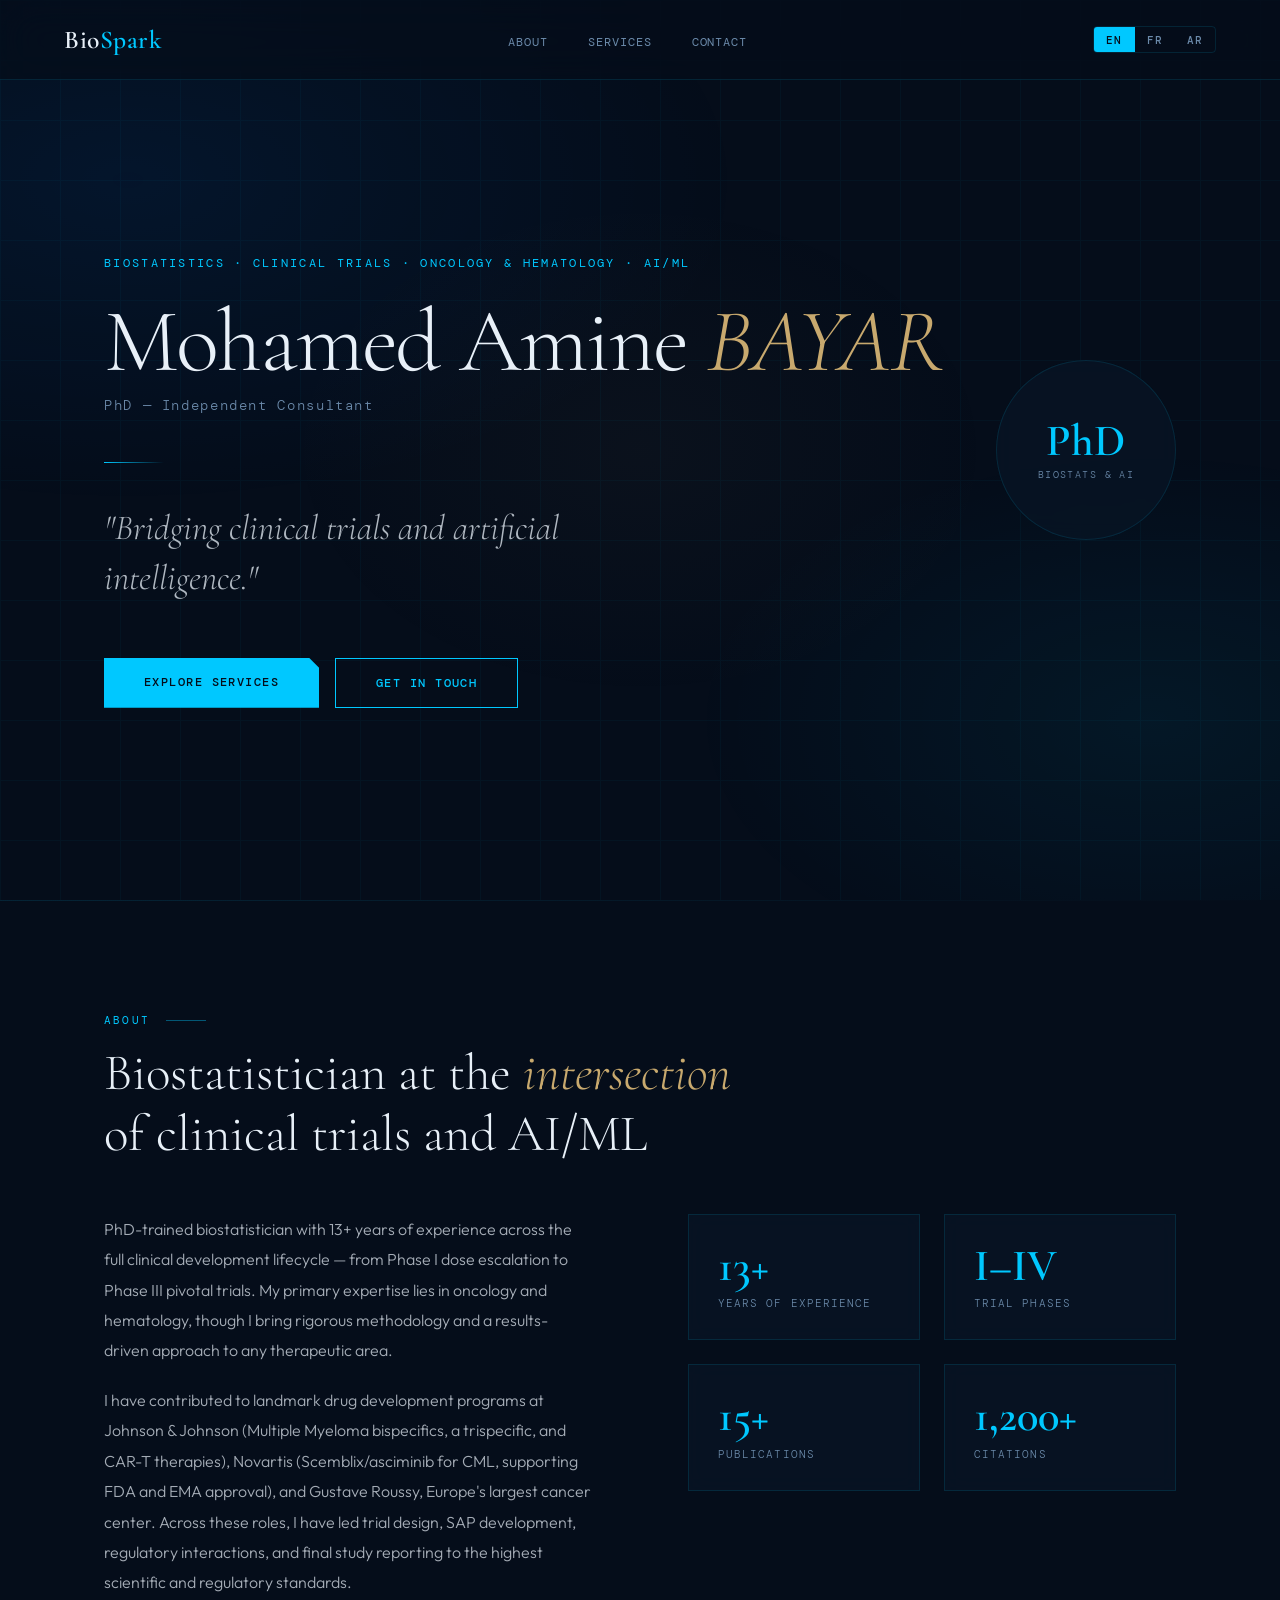
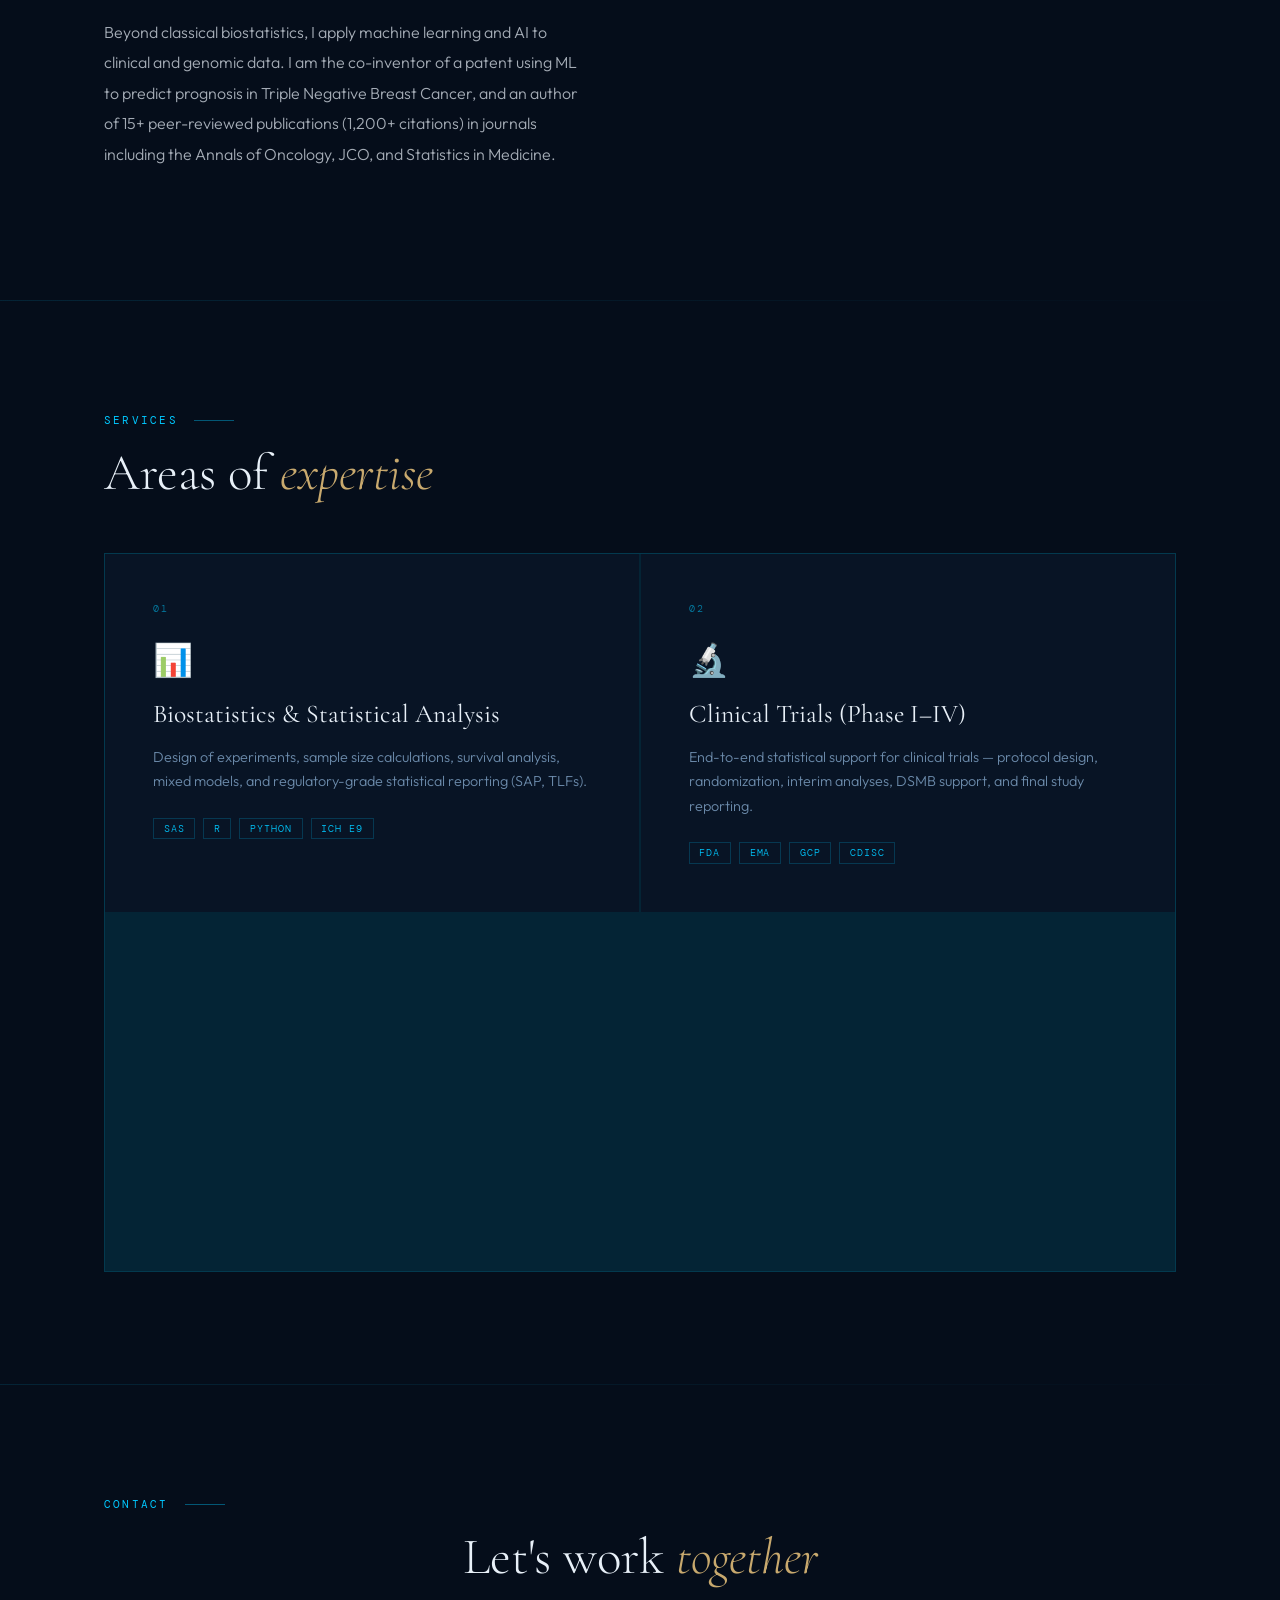
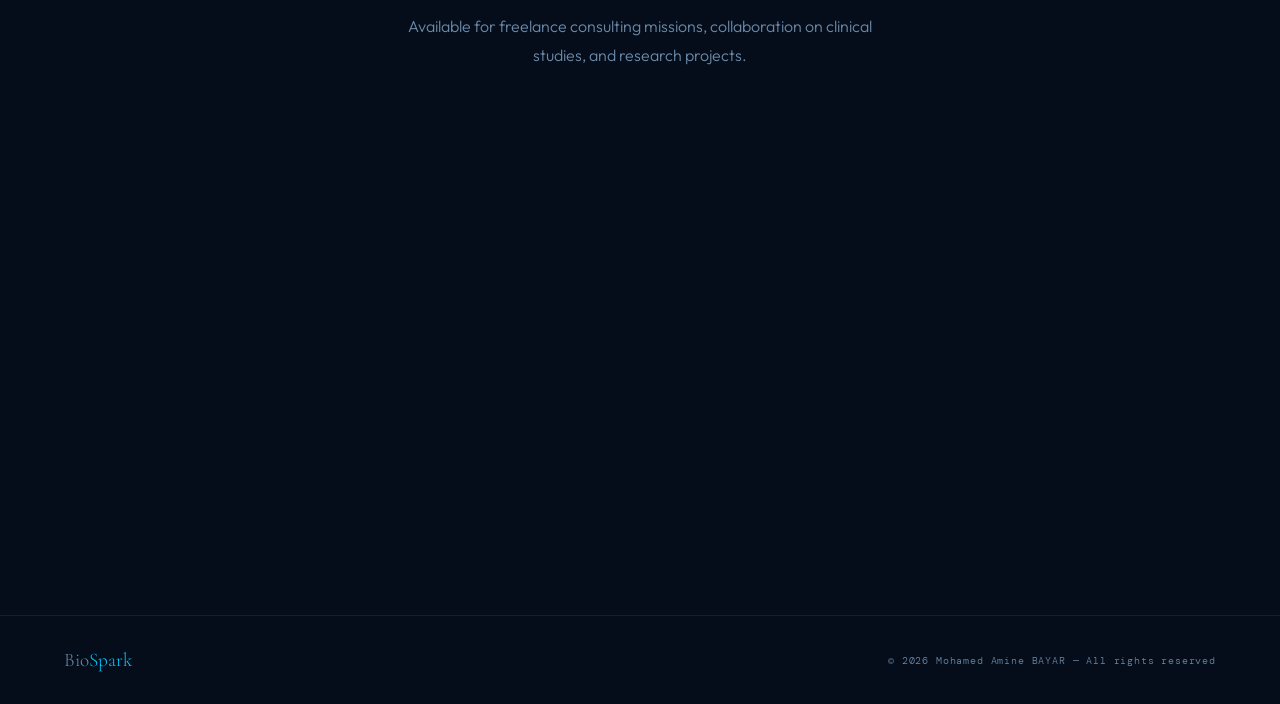
==== commit 7510976c: "Add correct Google Scholar profile URL Co-Authored-By: Claude Sonnet 4.6 <noreply@anthropic.com>" ====
--- a/biospark.html
+++ b/biospark.html
@@ -709,7 +709,7 @@
         <svg width="14" height="14" viewBox="0 0 24 24" fill="currentColor"><path d="M9 19c-5 1.5-5-2.5-7-3m14 6v-3.87a3.37 3.37 0 0 0-.94-2.61c3.14-.35 6.44-1.54 6.44-7A5.44 5.44 0 0 0 20 4.77 5.07 5.07 0 0 0 19.91 1S18.73.65 16 2.48a13.38 13.38 0 0 0-7 0C6.27.65 5.09 1 5.09 1A5.07 5.07 0 0 0 5 4.77a5.44 5.44 0 0 0-1.5 3.78c0 5.42 3.3 6.61 6.44 7A3.37 3.37 0 0 0 9 18.13V22"/></svg>
         GitHub
       </a>
-      <a href="https://scholar.google.com/citations?user=PLACEHOLDER" target="_blank" class="social-link">
+      <a href="https://scholar.google.com/citations?user=u6Ns41gAAAAJ&hl=en" target="_blank" class="social-link">
         <svg width="14" height="14" viewBox="0 0 24 24" fill="currentColor"><path d="M12 24a7 7 0 1 1 0-14 7 7 0 0 1 0 14zm0-24L0 9.5l4.838 3.94A8 8 0 0 1 12 10a8 8 0 0 1 7.162 3.44L24 9.5z"/></svg>
         Google Scholar
       </a>
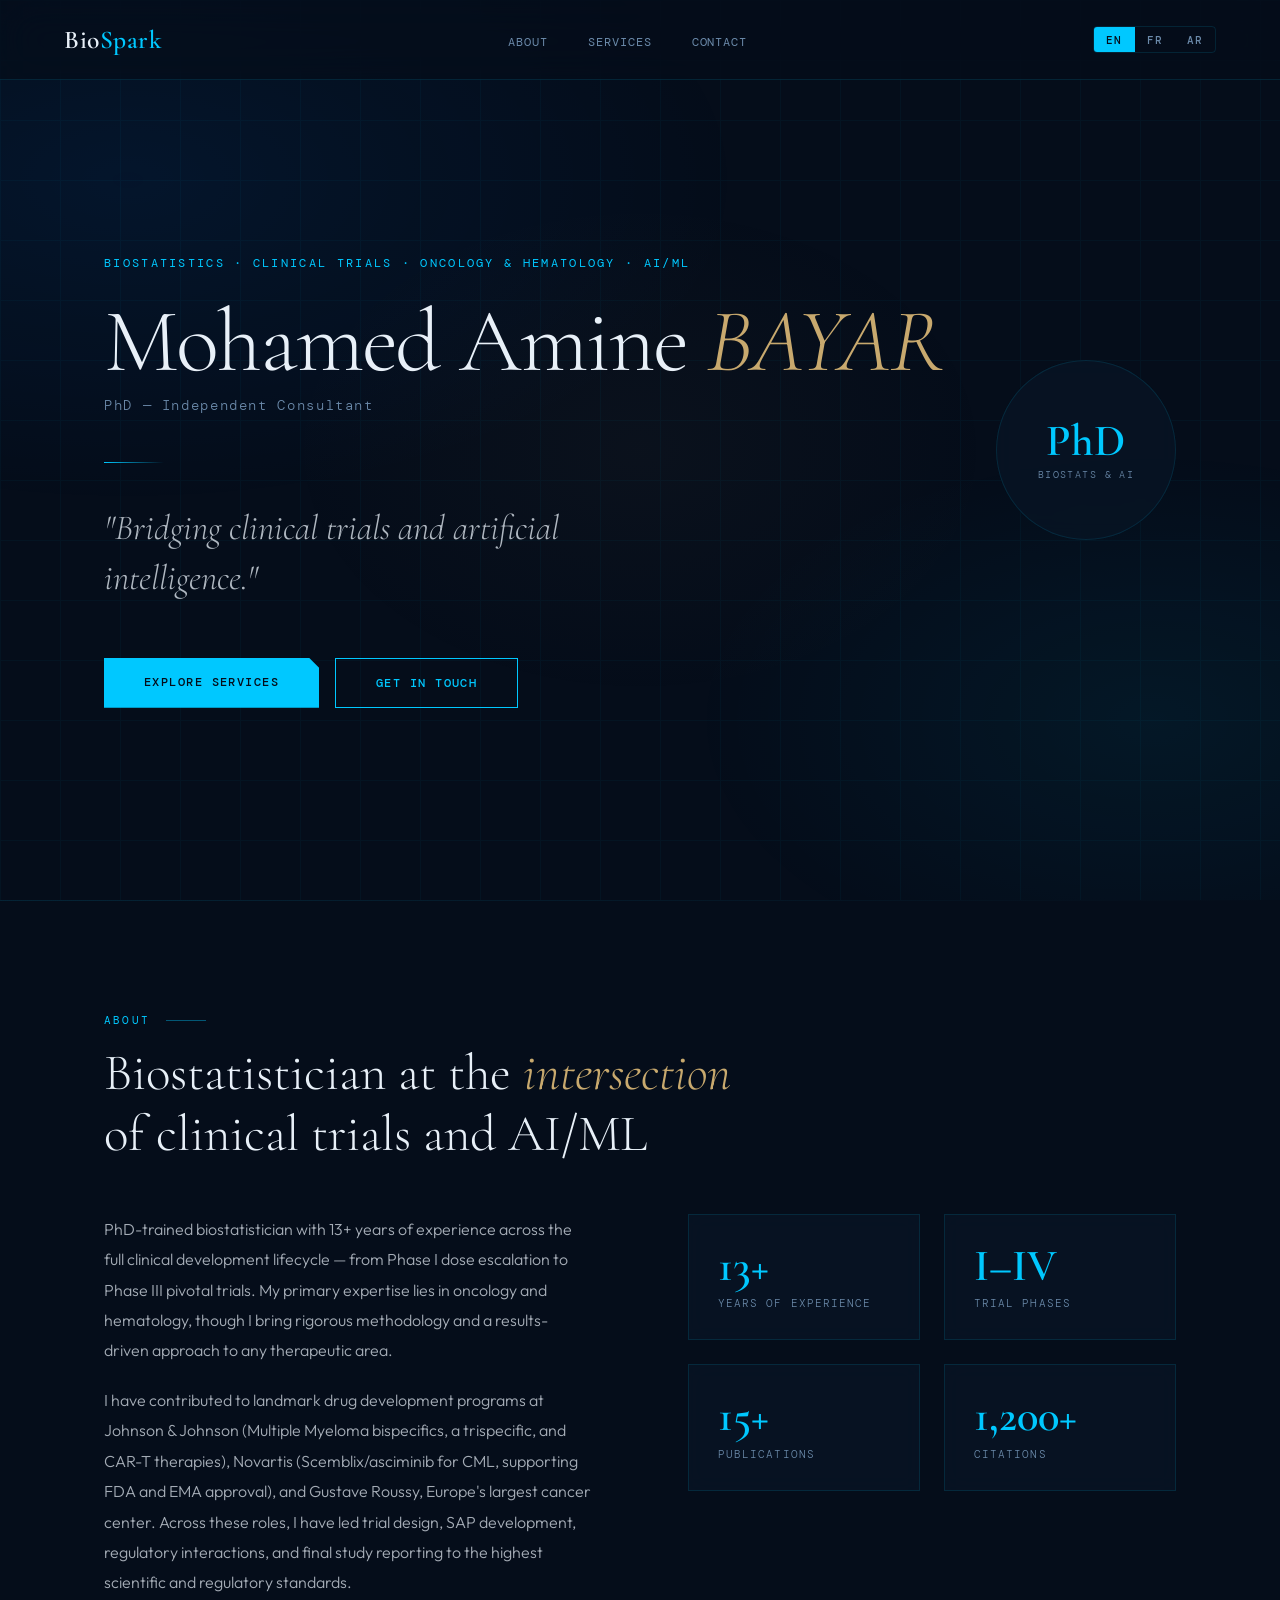
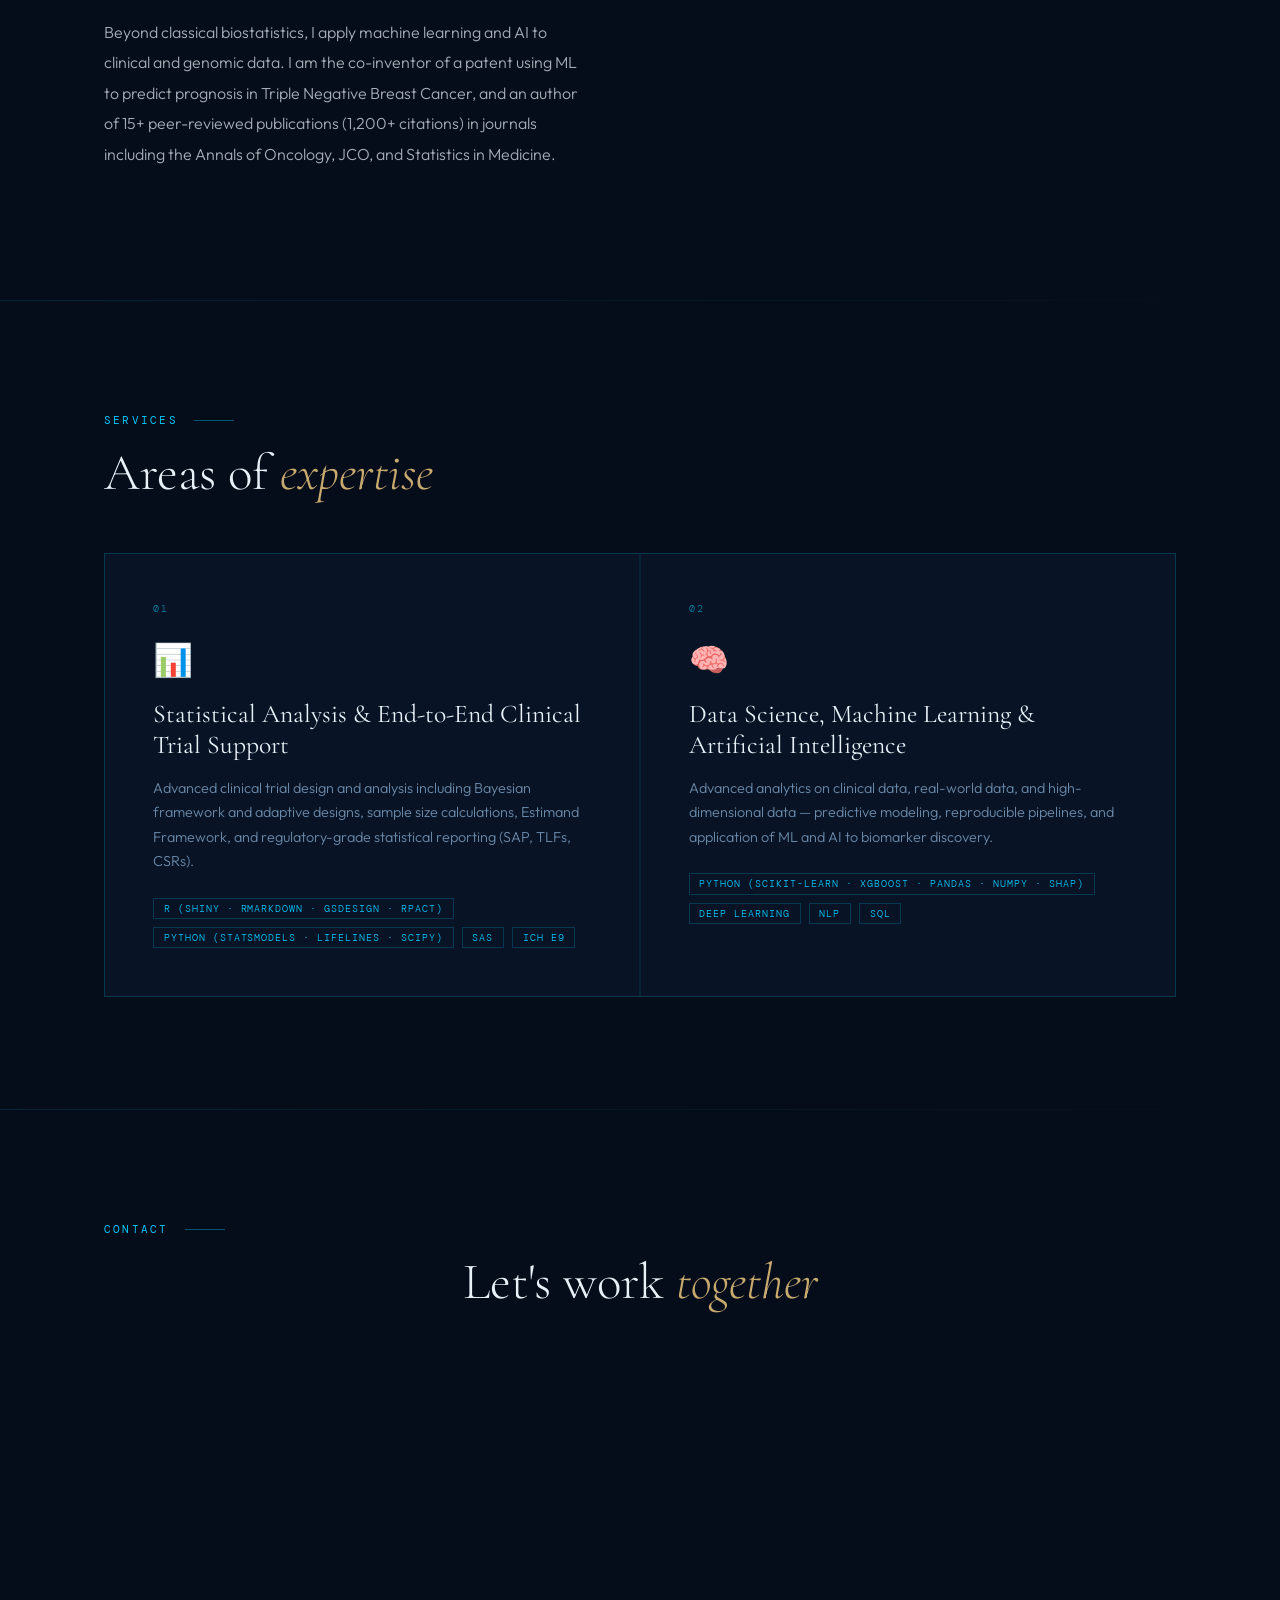
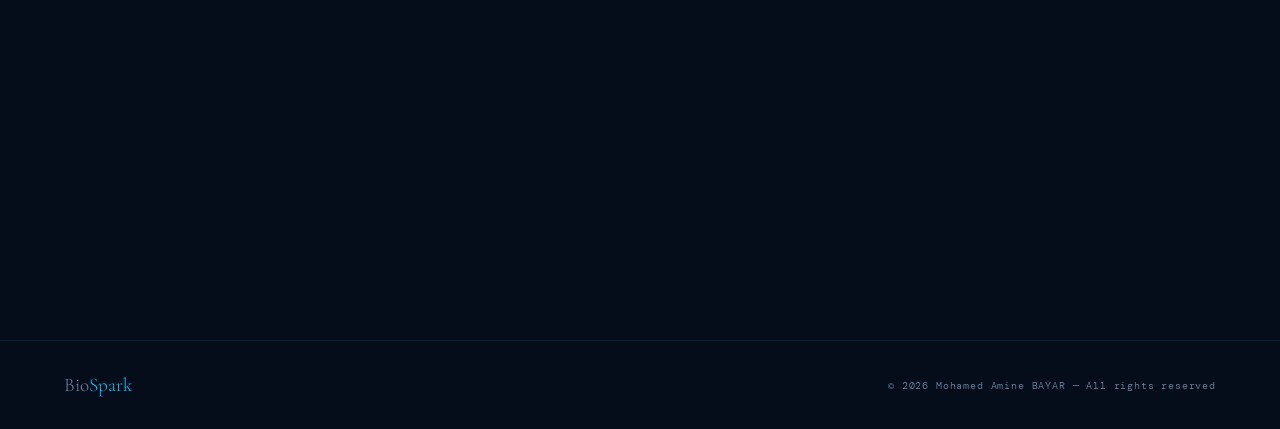
==== commit e7892d51: "Merge 4 service cards into 2, add dev server launch config - Merge Biostatistics + Clinical Trials i" ====
--- a/biospark.html
+++ b/biospark.html
@@ -650,40 +650,26 @@
     <div class="service-card reveal">
       <div class="service-num">01</div>
       <span class="service-icon">📊</span>
-      <h3 class="service-title" data-i18n="s1.title">Biostatistics &amp; Statistical Analysis</h3>
-      <p class="service-desc" data-i18n="s1.desc">Design of experiments, sample size calculations, survival analysis, mixed models, and regulatory-grade statistical reporting (SAP, TLFs).</p>
+      <h3 class="service-title" data-i18n="s1.title">Statistical Analysis &amp; End-to-End Clinical Trial Support</h3>
+      <p class="service-desc" data-i18n="s1.desc">Advanced clinical trial design and analysis including Bayesian framework and adaptive designs, sample size calculations, Estimand Framework, and regulatory-grade statistical reporting (SAP, TLFs, CSRs).</p>
       <div class="service-tags">
-        <span class="tag">SAS</span><span class="tag">R</span><span class="tag">Python</span><span class="tag">ICH E9</span>
+        <span class="tag">R (Shiny · RMarkdown · gsDesign · rpact)</span>
+        <span class="tag">Python (statsmodels · lifelines · scipy)</span>
+        <span class="tag">SAS</span>
+        <span class="tag">ICH E9</span>
       </div>
     </div>
 
     <div class="service-card reveal">
       <div class="service-num">02</div>
-      <span class="service-icon">🔬</span>
-      <h3 class="service-title" data-i18n="s2.title">Clinical Trials (Phase I–IV)</h3>
-      <p class="service-desc" data-i18n="s2.desc">End-to-end statistical support for clinical trials — protocol design, randomization, interim analyses, DSMB support, and final study reporting.</p>
+      <span class="service-icon">🧠</span>
+      <h3 class="service-title" data-i18n="s2.title">Data Science, Machine Learning &amp; Artificial Intelligence</h3>
+      <p class="service-desc" data-i18n="s2.desc">Advanced analytics on clinical data, real-world data, and high-dimensional data — predictive modeling, reproducible pipelines, and application of ML and AI to biomarker discovery.</p>
       <div class="service-tags">
-        <span class="tag">FDA</span><span class="tag">EMA</span><span class="tag">GCP</span><span class="tag">CDISC</span>
-      </div>
-    </div>
-
-    <div class="service-card reveal">
-      <div class="service-num">03</div>
-      <span class="service-icon">🧠</span>
-      <h3 class="service-title" data-i18n="s3.title">Data Science</h3>
-      <p class="service-desc" data-i18n="s3.desc">Advanced analytics on clinical and real-world data — data wrangling, visualization, predictive modeling, and reproducible pipelines.</p>
-      <div class="service-tags">
-        <span class="tag">Python</span><span class="tag">SQL</span><span class="tag">Tidyverse</span><span class="tag">Pandas</span>
-      </div>
-    </div>
-
-    <div class="service-card reveal">
-      <div class="service-num">04</div>
-      <span class="service-icon">⚡</span>
-      <h3 class="service-title" data-i18n="s4.title">Artificial Intelligence &amp; Machine Learning</h3>
-      <p class="service-desc" data-i18n="s4.desc">Application of ML and AI to clinical data — patient stratification, biomarker discovery, NLP on clinical notes, and predictive models for trial outcomes.</p>
-      <div class="service-tags">
-        <span class="tag">Deep Learning</span><span class="tag">NLP</span><span class="tag">XGBoost</span><span class="tag">scikit-learn</span>
+        <span class="tag">Python (scikit-learn · XGBoost · pandas · NumPy · SHAP)</span>
+        <span class="tag">Deep Learning</span>
+        <span class="tag">NLP</span>
+        <span class="tag">SQL</span>
       </div>
     </div>
   </div>
@@ -747,14 +733,10 @@
     'stat.citations': 'Citations',
     'services.label': 'Services',
     'services.title': 'Areas of <em>expertise</em>',
-    's1.title': 'Biostatistics &amp; Statistical Analysis',
-    's1.desc': 'Design of experiments, sample size calculations, survival analysis, mixed models, and regulatory-grade statistical reporting (SAP, TLFs).',
-    's2.title': 'Clinical Trials (Phase I–IV)',
-    's2.desc': 'End-to-end statistical support for clinical trials — protocol design, randomization, interim analyses, DSMB support, and final study reporting.',
-    's3.title': 'Data Science',
-    's3.desc': 'Advanced analytics on clinical and real-world data — data wrangling, visualization, predictive modeling, and reproducible pipelines.',
-    's4.title': 'Artificial Intelligence &amp; Machine Learning',
-    's4.desc': 'Application of ML and AI to clinical data — patient stratification, biomarker discovery, NLP on clinical notes, and predictive models for trial outcomes.',
+    's1.title': 'Statistical Analysis &amp; End-to-End Clinical Trial Support',
+    's1.desc': 'Advanced clinical trial design and analysis including Bayesian framework and adaptive designs, sample size calculations, Estimand Framework, and regulatory-grade statistical reporting (SAP, TLFs, CSRs).',
+    's2.title': 'Data Science, Machine Learning &amp; Artificial Intelligence',
+    's2.desc': 'Advanced analytics on clinical data, real-world data, and high-dimensional data — predictive modeling, reproducible pipelines, and application of ML and AI to biomarker discovery.',
     'contact.label': 'Contact',
     'contact.title': 'Let\'s work <em>together</em>',
     'contact.sub': 'Available for freelance consulting missions, collaboration on clinical studies, and research projects.',
@@ -773,8 +755,8 @@
     'hero.badge': 'Biostats &amp; IA',
     'about.label': 'À propos',
     'about.title': 'Biostatisticien à l\'<em>intersection</em><br>des essais cliniques et de l\'IA/ML',
-    'about.p1': 'Biostatisticien titulaire d\'un doctorat, avec plus de 13 ans d\'expérience sur l\'ensemble du cycle de développement clinique — de l\'escalade de dose en Phase I aux essais pivots de Phase III. Mon expertise principale porte sur l\'oncologie et l\'hématologie, mais j\'apporte une méthodologie rigoureuse et une approche orientée résultats à toute aire thérapeutique.',
-    'about.p2': 'J\'ai contribué à des programmes de développement médicamenteux de référence chez Johnson &amp; Johnson (bispecifiques, un trispécifique et thérapies CAR-T pour le myélome multiple), Novartis (Scemblix/asciminib pour la LMC, ayant soutenu les approbations FDA et EMA), et Gustave Roussy, le plus grand centre de lutte contre le cancer en Europe. Dans ces rôles, j\'ai dirigé la conception des essais, le développement des SAP, les interactions réglementaires et la rédaction des rapports d\'étude finaux selon les plus hauts standards scientifiques et réglementaires.',
+    'about.p1': 'Biostatisticien titulaire d\'un doctorat, avec plus de 13 ans d\'expérience au sein de laboratoires pharmaceutiques et en académie sur l\'ensemble du cycle de développement clinique — de l\'escalade de dose en Phase I aux essais pivotaux de Phase III. Mon expertise principale porte sur l\'oncologie et l\'hématologie, mais j\'apporte une méthodologie rigoureuse et une approche orientée résultats à toute aire thérapeutique.',
+    'about.p2': 'J\'ai contribué à des programmes de développement de référence chez Johnson &amp; Johnson (bispecifiques, un trispecifique et thérapies CAR-T pour le myélome multiple), Novartis (Scemblix/asciminib pour la LMC, ayant soutenu les approbations FDA et EMA), et Gustave Roussy, le plus grand centre de lutte contre le cancer en Europe. Dans ces rôles, j\'ai travaillé sur la conception des essais, le développement des protocols et des plans d\'analyses statistiques, les interactions réglementaires et la rédaction des rapports d\'étude selon les plus hauts standards scientifiques et réglementaires.',
     'about.p3': 'Au-delà de la biostatistique classique, j\'applique le machine learning et l\'IA aux données cliniques et génomiques. Je suis co-inventeur d\'un brevet utilisant le ML pour prédire le pronostic dans le cancer du sein triple négatif, et auteur de plus de 15 publications évaluées par des pairs (plus de 1 200 citations) dans des revues telles que les Annals of Oncology, le JCO et Statistics in Medicine.',
     'stat.years': 'Ans d\'expérience',
     'stat.phases': 'Phases d\'essais',
@@ -782,14 +764,10 @@
     'stat.citations': 'Citations',
     'services.label': 'Services',
     'services.title': 'Domaines d\'<em>expertise</em>',
-    's1.title': 'Biostatistiques &amp; Analyse Statistique',
-    's1.desc': 'Plan d\'expérience, calcul de taille d\'échantillon, analyse de survie, modèles mixtes et rapports statistiques réglementaires (SAP, TLFs).',
-    's2.title': 'Essais Cliniques (Phase I–IV)',
-    's2.desc': 'Accompagnement statistique complet des essais cliniques — conception du protocole, randomisation, analyses intermédiaires, support DSMB et rapport final.',
-    's3.title': 'Data Science',
-    's3.desc': 'Analyse avancée sur données cliniques et en vie réelle — traitement des données, visualisation, modélisation prédictive et pipelines reproductibles.',
-    's4.title': 'Intelligence Artificielle &amp; Machine Learning',
-    's4.desc': 'Application du ML et de l\'IA aux données cliniques — stratification des patients, découverte de biomarqueurs, NLP sur notes cliniques et modèles prédictifs.',
+    's1.title': 'Analyse Statistique &amp; Support Complet des Essais Cliniques',
+    's1.desc': 'Conception et analyse avancées d\'essais cliniques incluant les approches bayésiennes et les plans adaptatifs, calcul de taille d\'échantillon, cadre des estimands et rapports statistiques réglementaires (SAP, TLFs, CSRs).',
+    's2.title': 'Data Science, Machine Learning &amp; Intelligence Artificielle',
+    's2.desc': 'Analyse avancée de données cliniques, de données en vie réelle et de données de haute dimension — modélisation prédictive, pipelines reproductibles et application du ML et de l\'IA à la découverte de biomarqueurs.',
     'contact.label': 'Contact',
     'contact.title': 'Travaillons <em>ensemble</em>',
     'contact.sub': 'Disponible pour des missions de conseil en freelance, des collaborations sur des études cliniques et des projets de recherche.',
@@ -808,23 +786,19 @@
     'hero.badge': 'إحصاء وذكاء اصطناعي',
     'about.label': 'نبذة عني',
     'about.title': 'إحصائي حيوي عند <em>تقاطع</em><br>التجارب السريرية والذكاء الاصطناعي',
-    'about.p1': 'إحصائي حيوي حاصل على درجة الدكتوراه، بخبرة تمتد لأكثر من 13 عامًا على امتداد دورة التطوير السريري الكاملة — من تصاعد الجرعات في المرحلة الأولى إلى التجارب المحورية في المرحلة الثالثة. تتمحور خبرتي الرئيسية حول علم الأورام وأمراض الدم، غير أنني أقدم منهجية صارمة ونهجًا موجهًا نحو النتائج في أي مجال علاجي.',
-    'about.p2': 'أسهمت في برامج تطوير أدوية بارزة في شركة جونسون آند جونسون (عوامل ثنائية ومثلثة الخصوصية وعلاجات CAR-T لمرض المايلوما المتعددة)، وشركة نوفارتيس (Scemblix/أسيمينيب لسرطان الدم النخاعي المزمن، دعمًا لاعتمادات FDA وEMA)، ومركز غوستاف روسي، أكبر مركز لعلاج السرطان في أوروبا. في هذه الأدوار، قدت تصميم التجارب وتطوير خطط التحليل الإحصائي والتفاعلات التنظيمية وإعداد تقارير الدراسات النهائية وفق أعلى المعايير العلمية والتنظيمية.',
-    'about.p3': 'إلى جانب الإحصاء الحيوي الكلاسيكي، أطبّق تقنيات التعلم الآلي والذكاء الاصطناعي على البيانات السريرية والجينومية. أنا مشارك في اختراع براءة تستخدم التعلم الآلي للتنبؤ بالإنذار في سرطان الثدي سلبي الثلاثة، ومؤلف لأكثر من 15 ورقة بحثية محكّمة (أكثر من 1,200 استشهاد) في مجلات منها Annals of Oncology وJCO وStatistics in Medicine.',
+    'about.p1': 'إحصائي حيوي حاصل على درجة الدكتوراه، بخبرة تمتد لأكثر من 13 عامًا على امتداد دورة التطوير السريري الكاملة — من تصاعد الجرعات في المرحلة الأولى إلى التجارب المحورية في المرحلة الثالثة. تتمحور خبرتي الرئيسية حول علم الأورام وأمراض الدم، غير أنني أقدم منهجية واضحة في مجالات علاجية مختلفة.',
+    'about.p2': 'أسهمت في برامج تطوير أدوية بارزة في شركة جونسون آند جونسون (عوامل ثنائية ومثلثة الخصوصية وعلاجات CAR-T لمرض المايلوما المتعددة)، وشركة نوفارتيس (Scemblix/أسيمينيب لسرطان الدم النخاعي المزمن، دعمًا لاعتمادات FDA وEMA)، ومركز غوستاف روسي، أكبر مركز لعلاج السرطان في أوروبا. في هذه الأدوار، قمت بتصميم التجارب وتطوير خطط التحليل الإحصائي والتفاعلات التنظيمية وإعداد تقارير الدراسات النهائية وفق أعلى المعايير العلمية والتنظيمية.',
+    'about.p3': 'إلى جانب الإحصاء الحيوي الكلاسيكي، أطبّق تقنيات التعلم الآلي والذكاء الاصطناعي على البيانات السريرية والجينومية. أنا مشارك في اختراع براءة تستخدم التعلم الآلي للتنبؤ بالإنذار في سرطان الثدي، ومؤلف لأكثر من 15 ورقة بحثية محكّمة (أكثر من 1,200 استشهاد) في مجلات منها Annals of Oncology وJCO وStatistics in Medicine.',
     'stat.years': 'سنوات الخبرة',
     'stat.phases': 'مراحل التجارب',
     'stat.publications': 'منشورات',
     'stat.citations': 'استشهادات',
     'services.label': 'الخدمات',
     'services.title': 'مجالات <em>الخبرة</em>',
-    's1.title': 'الإحصاء الحيوي والتحليل الإحصائي',
-    's1.desc': 'تصميم التجارب، حساب حجم العينة، تحليل البقاء، النماذج المختلطة، والتقارير الإحصائية التنظيمية (SAP، TLFs).',
-    's2.title': 'التجارب السريرية (المرحلة I–IV)',
-    's2.desc': 'دعم إحصائي شامل للتجارب السريرية — تصميم البروتوكول، العشوائية، التحليلات الوسيطة، دعم DSMB، والتقرير النهائي.',
-    's3.title': 'علم البيانات',
-    's3.desc': 'تحليل متقدم للبيانات السريرية والواقعية — معالجة البيانات، التصور، النمذجة التنبؤية، وخطوط الأنابيب القابلة للتكرار.',
-    's4.title': 'الذكاء الاصطناعي والتعلم الآلي',
-    's4.desc': 'تطبيق التعلم الآلي والذكاء الاصطناعي على البيانات السريرية — تصنيف المرضى، اكتشاف المؤشرات الحيوية، معالجة اللغة الطبيعية على الملاحظات السريرية، والنماذج التنبؤية.',
+    's1.title': 'التحليل الإحصائي والدعم الشامل للتجارب السريرية',
+    's1.desc': 'تصميم وتحليل متقدم للتجارب السريرية يشمل الأساليب البايزية والتصاميم التكيفية، حساب حجم العينة، إطار الـ Estimand، والتقارير الإحصائية التنظيمية (SAP، TLFs، CSRs).',
+    's2.title': 'علم البيانات والتعلم الآلي والذكاء الاصطناعي',
+    's2.desc': 'تحليل متقدم للبيانات السريرية والبيانات الواقعية والبيانات عالية الأبعاد — نمذجة تنبؤية، خطوط أنابيب قابلة للتكرار، وتطبيق التعلم الآلي والذكاء الاصطناعي على اكتشاف المؤشرات الحيوية.',
     'contact.label': 'تواصل',
     'contact.title': 'لنعمل <em>معًا</em>',
     'contact.sub': 'متاح لمهام الاستشارة المستقلة، والتعاون في الدراسات السريرية والمشاريع البحثية.',
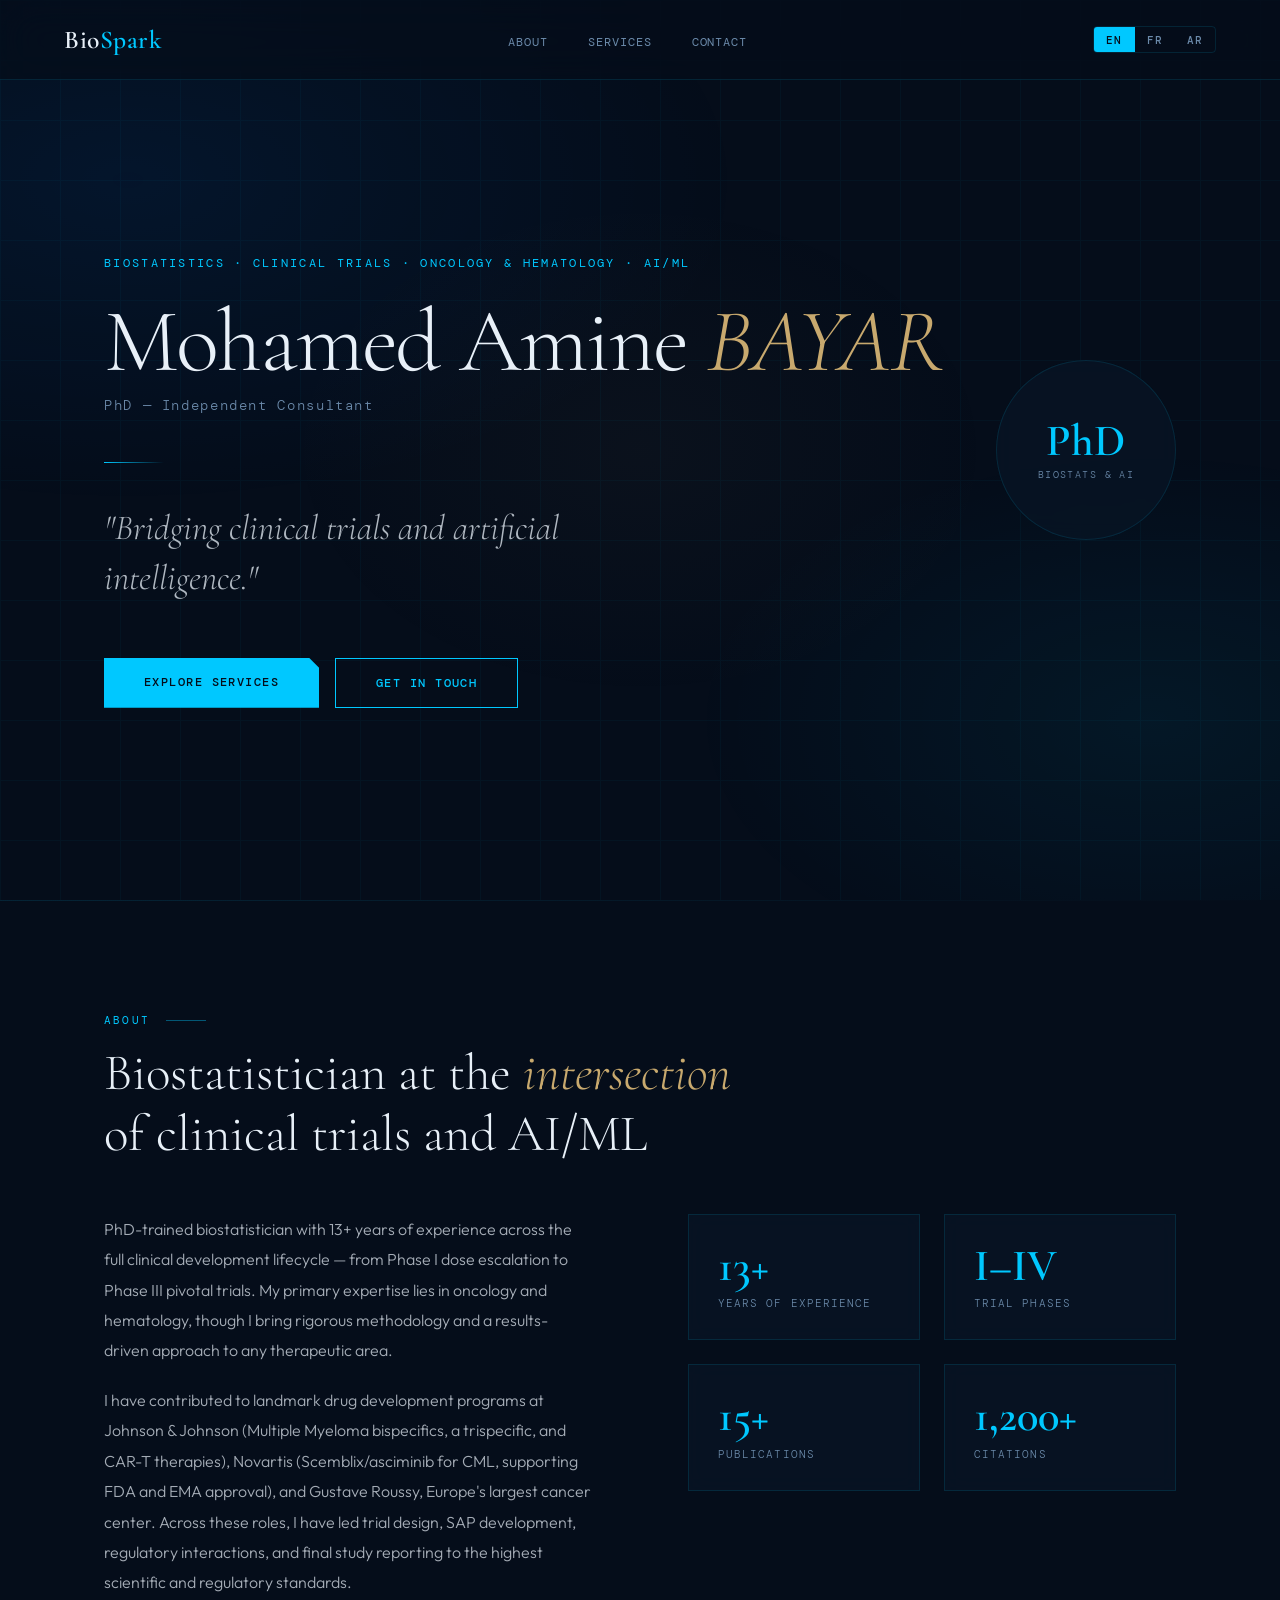
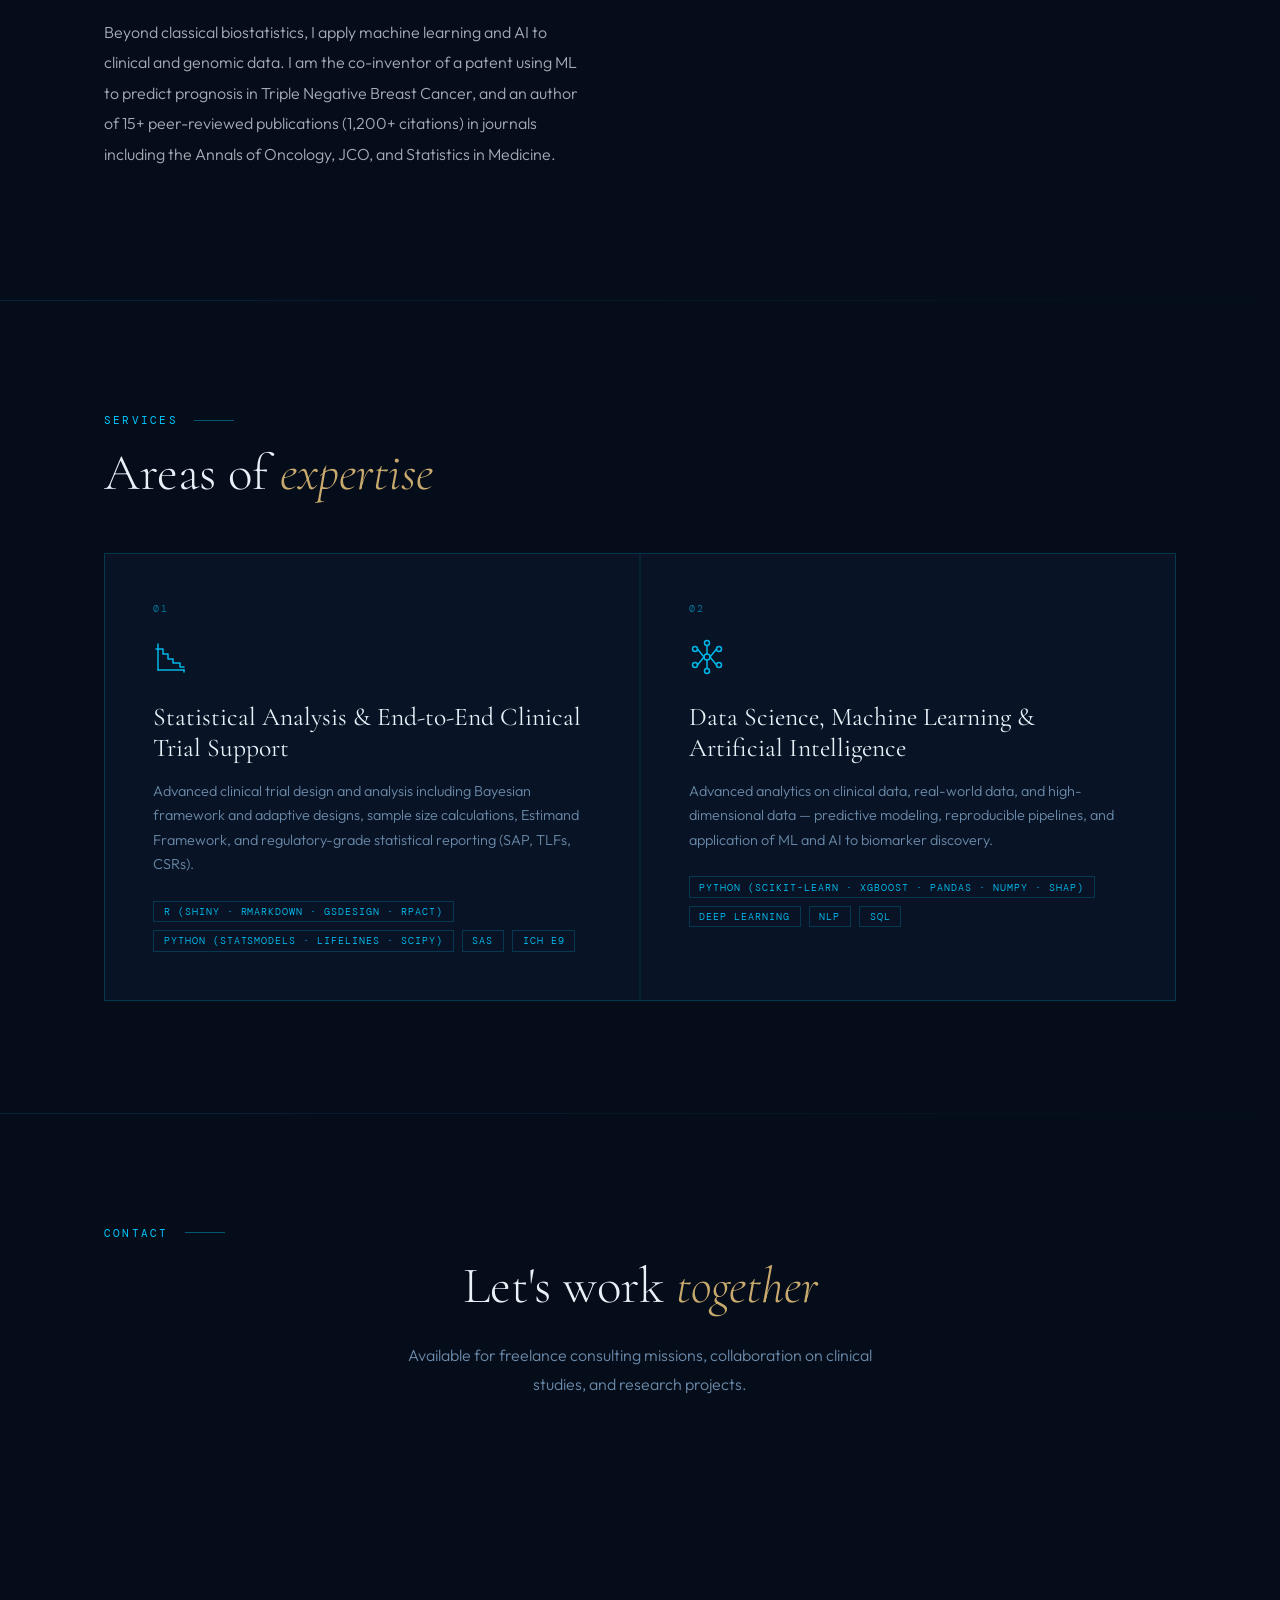
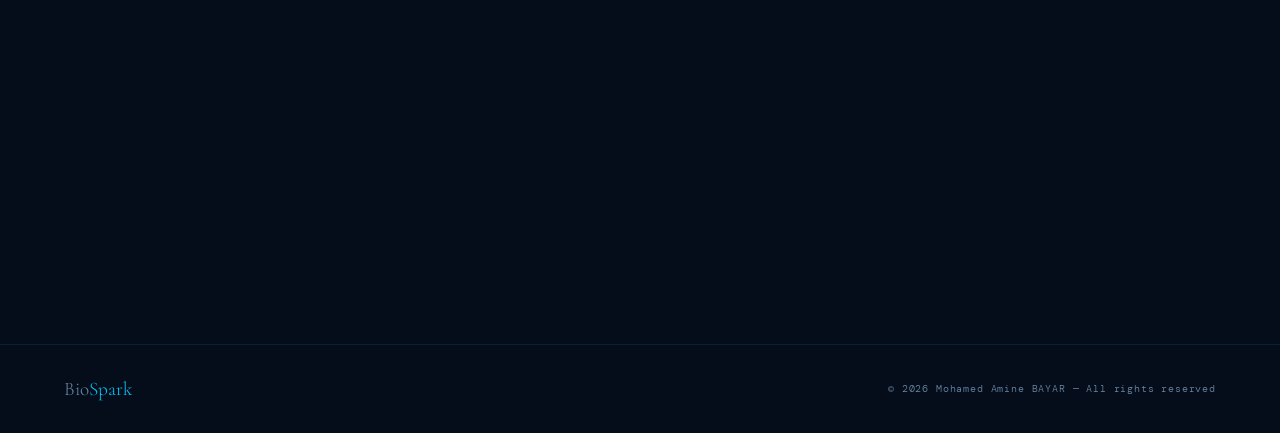
==== commit eeb65398: "Replace emoji service icons with professional SVG icons - Card 1: Kaplan-Meier style survival curve " ====
--- a/biospark.html
+++ b/biospark.html
@@ -420,9 +420,9 @@
   }
 
   .service-icon {
-    font-size: 2rem;
-    margin-bottom: 1.2rem;
     display: block;
+    margin-bottom: 1.4rem;
+    opacity: 0.9;
   }
 
   .service-title {
@@ -649,7 +649,15 @@
   <div class="services-grid">
     <div class="service-card reveal">
       <div class="service-num">01</div>
-      <span class="service-icon">📊</span>
+      <span class="service-icon">
+        <svg width="36" height="36" viewBox="0 0 36 36" fill="none" stroke="var(--accent)" stroke-width="1.5" stroke-linecap="round" stroke-linejoin="round">
+          <line x1="5" y1="31" x2="31" y2="31"/>
+          <line x1="5" y1="31" x2="5" y2="5"/>
+          <polyline points="5,10 10,10 10,15 15,15 15,20 20,20 20,24 27,24 27,28 31,28"/>
+          <line x1="5" y1="10" x2="3" y2="10"/>
+          <line x1="31" y1="31" x2="31" y2="33"/>
+        </svg>
+      </span>
       <h3 class="service-title" data-i18n="s1.title">Statistical Analysis &amp; End-to-End Clinical Trial Support</h3>
       <p class="service-desc" data-i18n="s1.desc">Advanced clinical trial design and analysis including Bayesian framework and adaptive designs, sample size calculations, Estimand Framework, and regulatory-grade statistical reporting (SAP, TLFs, CSRs).</p>
       <div class="service-tags">
@@ -662,7 +670,26 @@
 
     <div class="service-card reveal">
       <div class="service-num">02</div>
-      <span class="service-icon">🧠</span>
+      <span class="service-icon">
+        <svg width="36" height="36" viewBox="0 0 36 36" fill="none" stroke="var(--accent)" stroke-width="1.5" stroke-linecap="round" stroke-linejoin="round">
+          <!-- Central node -->
+          <circle cx="18" cy="18" r="3"/>
+          <!-- Outer nodes -->
+          <circle cx="6" cy="10" r="2.5"/>
+          <circle cx="30" cy="10" r="2.5"/>
+          <circle cx="6" cy="26" r="2.5"/>
+          <circle cx="30" cy="26" r="2.5"/>
+          <circle cx="18" cy="4"  r="2.5"/>
+          <circle cx="18" cy="32" r="2.5"/>
+          <!-- Connections -->
+          <line x1="15" y1="18" x2="8.5"  y2="10"/>
+          <line x1="21" y1="18" x2="27.5" y2="10"/>
+          <line x1="15" y1="18" x2="8.5"  y2="26"/>
+          <line x1="21" y1="18" x2="27.5" y2="26"/>
+          <line x1="18" y1="15" x2="18"   y2="6.5"/>
+          <line x1="18" y1="21" x2="18"   y2="29.5"/>
+        </svg>
+      </span>
       <h3 class="service-title" data-i18n="s2.title">Data Science, Machine Learning &amp; Artificial Intelligence</h3>
       <p class="service-desc" data-i18n="s2.desc">Advanced analytics on clinical data, real-world data, and high-dimensional data — predictive modeling, reproducible pipelines, and application of ML and AI to biomarker discovery.</p>
       <div class="service-tags">
@@ -765,9 +792,9 @@
     'services.label': 'Services',
     'services.title': 'Domaines d\'<em>expertise</em>',
     's1.title': 'Analyse Statistique &amp; Support Complet des Essais Cliniques',
-    's1.desc': 'Conception et analyse avancées d\'essais cliniques incluant les approches bayésiennes et les plans adaptatifs, calcul de taille d\'échantillon, cadre des estimands et rapports statistiques réglementaires (SAP, TLFs, CSRs).',
+    's1.desc': 'Conception et analyse avancées d\'essais cliniques incluant les approches bayésiennes et les designs adaptatifs, calcul de taille d\'échantillon, déploiment des estimands, et rapports statistiques réglementaires (SAP, TLFs, CSRs).',
     's2.title': 'Data Science, Machine Learning &amp; Intelligence Artificielle',
-    's2.desc': 'Analyse avancée de données cliniques, de données en vie réelle et de données de haute dimension — modélisation prédictive, pipelines reproductibles et application du ML et de l\'IA à la découverte de biomarqueurs.',
+    's2.desc': 'Analyse avancée de données cliniques, de données en vie réelle et de données en haute dimension — modélisation prédictive, pipelines reproductibles, et application du ML et de l\'IA à la découverte de biomarqueurs.',
     'contact.label': 'Contact',
     'contact.title': 'Travaillons <em>ensemble</em>',
     'contact.sub': 'Disponible pour des missions de conseil en freelance, des collaborations sur des études cliniques et des projets de recherche.',
@@ -795,10 +822,10 @@
     'stat.citations': 'استشهادات',
     'services.label': 'الخدمات',
     'services.title': 'مجالات <em>الخبرة</em>',
-    's1.title': 'التحليل الإحصائي والدعم الشامل للتجارب السريرية',
-    's1.desc': 'تصميم وتحليل متقدم للتجارب السريرية يشمل الأساليب البايزية والتصاميم التكيفية، حساب حجم العينة، إطار الـ Estimand، والتقارير الإحصائية التنظيمية (SAP، TLFs، CSRs).',
+    's1.title': 'التحليل الإحصائي والدعم للتجارب السريرية',
+    's1.desc': 'تصميم وتحليل متقدم للتجارب السريرية يشمل الأساليب البايزية والتصاميم التكيفية، حساب حجم العينة، والتقارير الإحصائية التنظيمية (SAP، TLFs، CSRs).',
     's2.title': 'علم البيانات والتعلم الآلي والذكاء الاصطناعي',
-    's2.desc': 'تحليل متقدم للبيانات السريرية والبيانات الواقعية والبيانات عالية الأبعاد — نمذجة تنبؤية، خطوط أنابيب قابلة للتكرار، وتطبيق التعلم الآلي والذكاء الاصطناعي على اكتشاف المؤشرات الحيوية.',
+    's2.desc': 'تحليل متقدم للبيانات السريرية والبيانات الواقعية والبيانات عالية الأبعاد — نمذجة تنبؤية، وتطبيق التعلم الآلي والذكاء الاصطناعي على اكتشاف المؤشرات الحيوية.',
     'contact.label': 'تواصل',
     'contact.title': 'لنعمل <em>معًا</em>',
     'contact.sub': 'متاح لمهام الاستشارة المستقلة، والتعاون في الدراسات السريرية والمشاريع البحثية.',
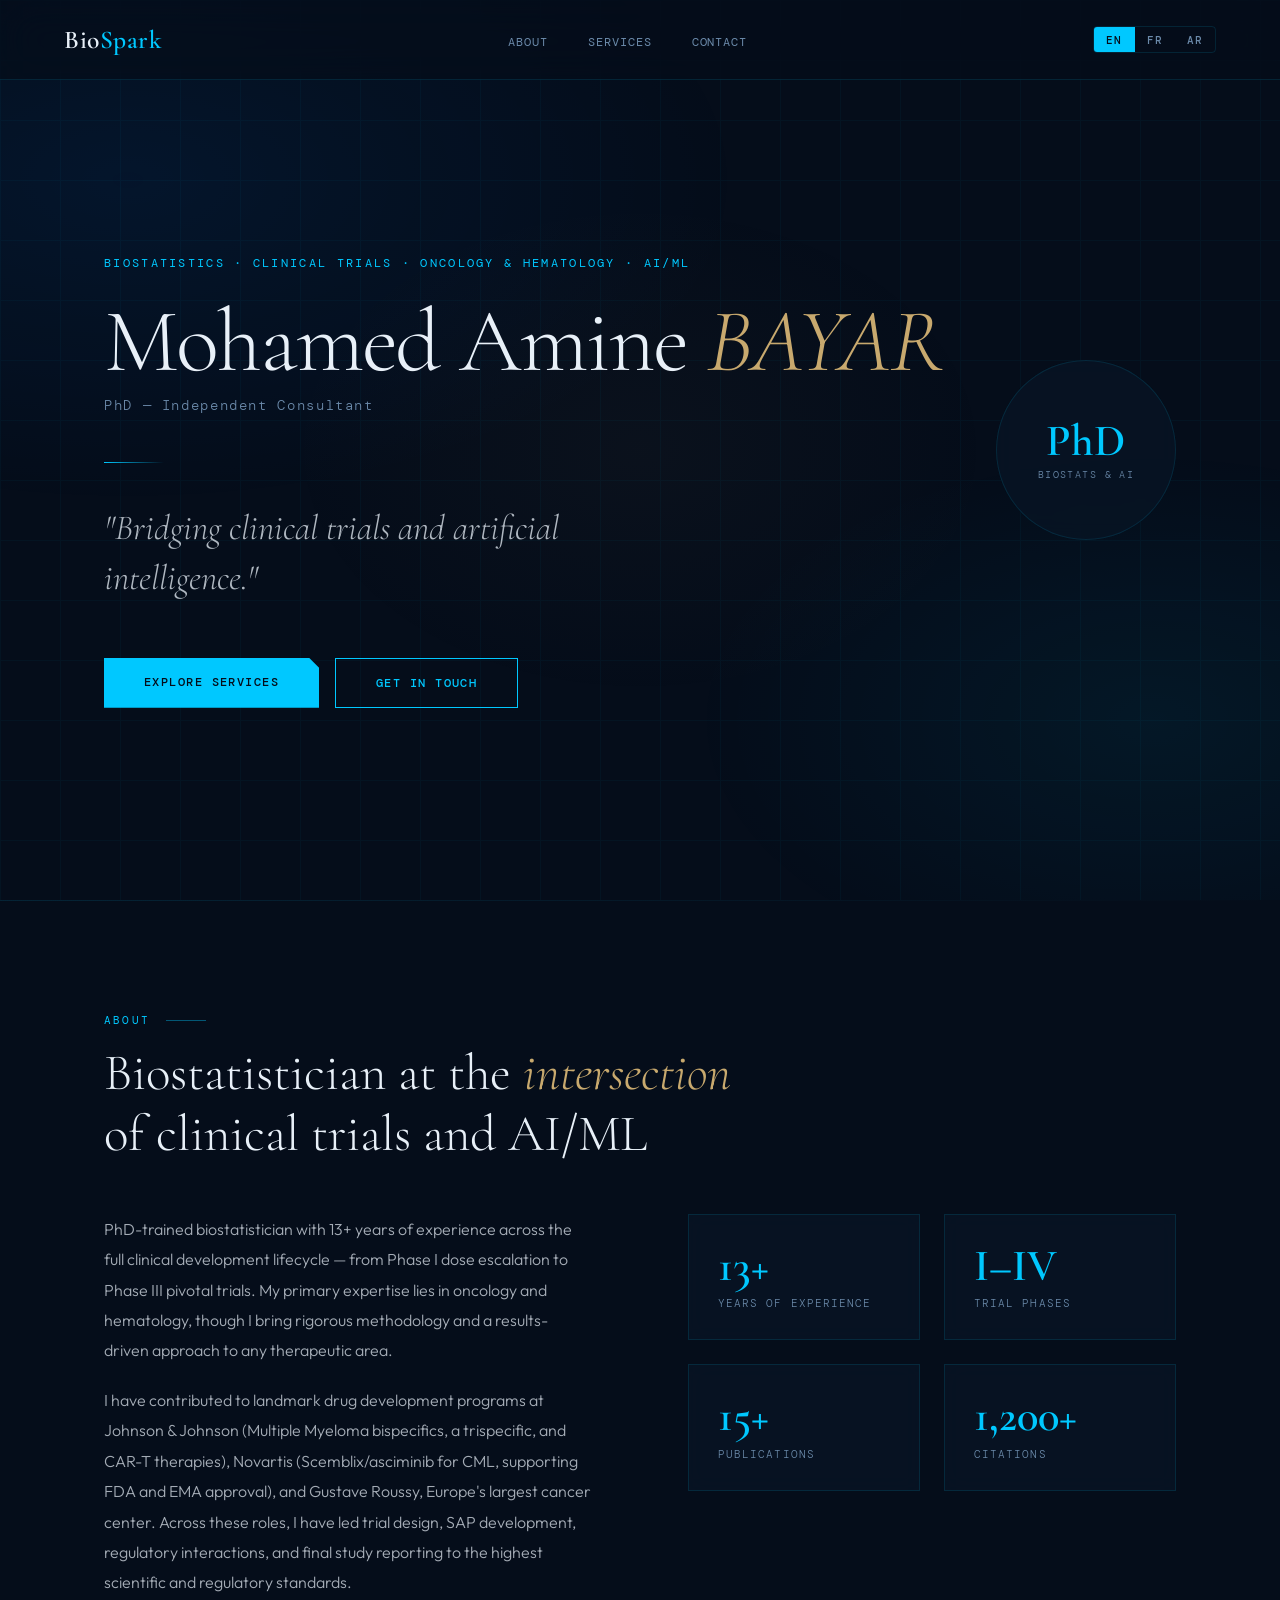
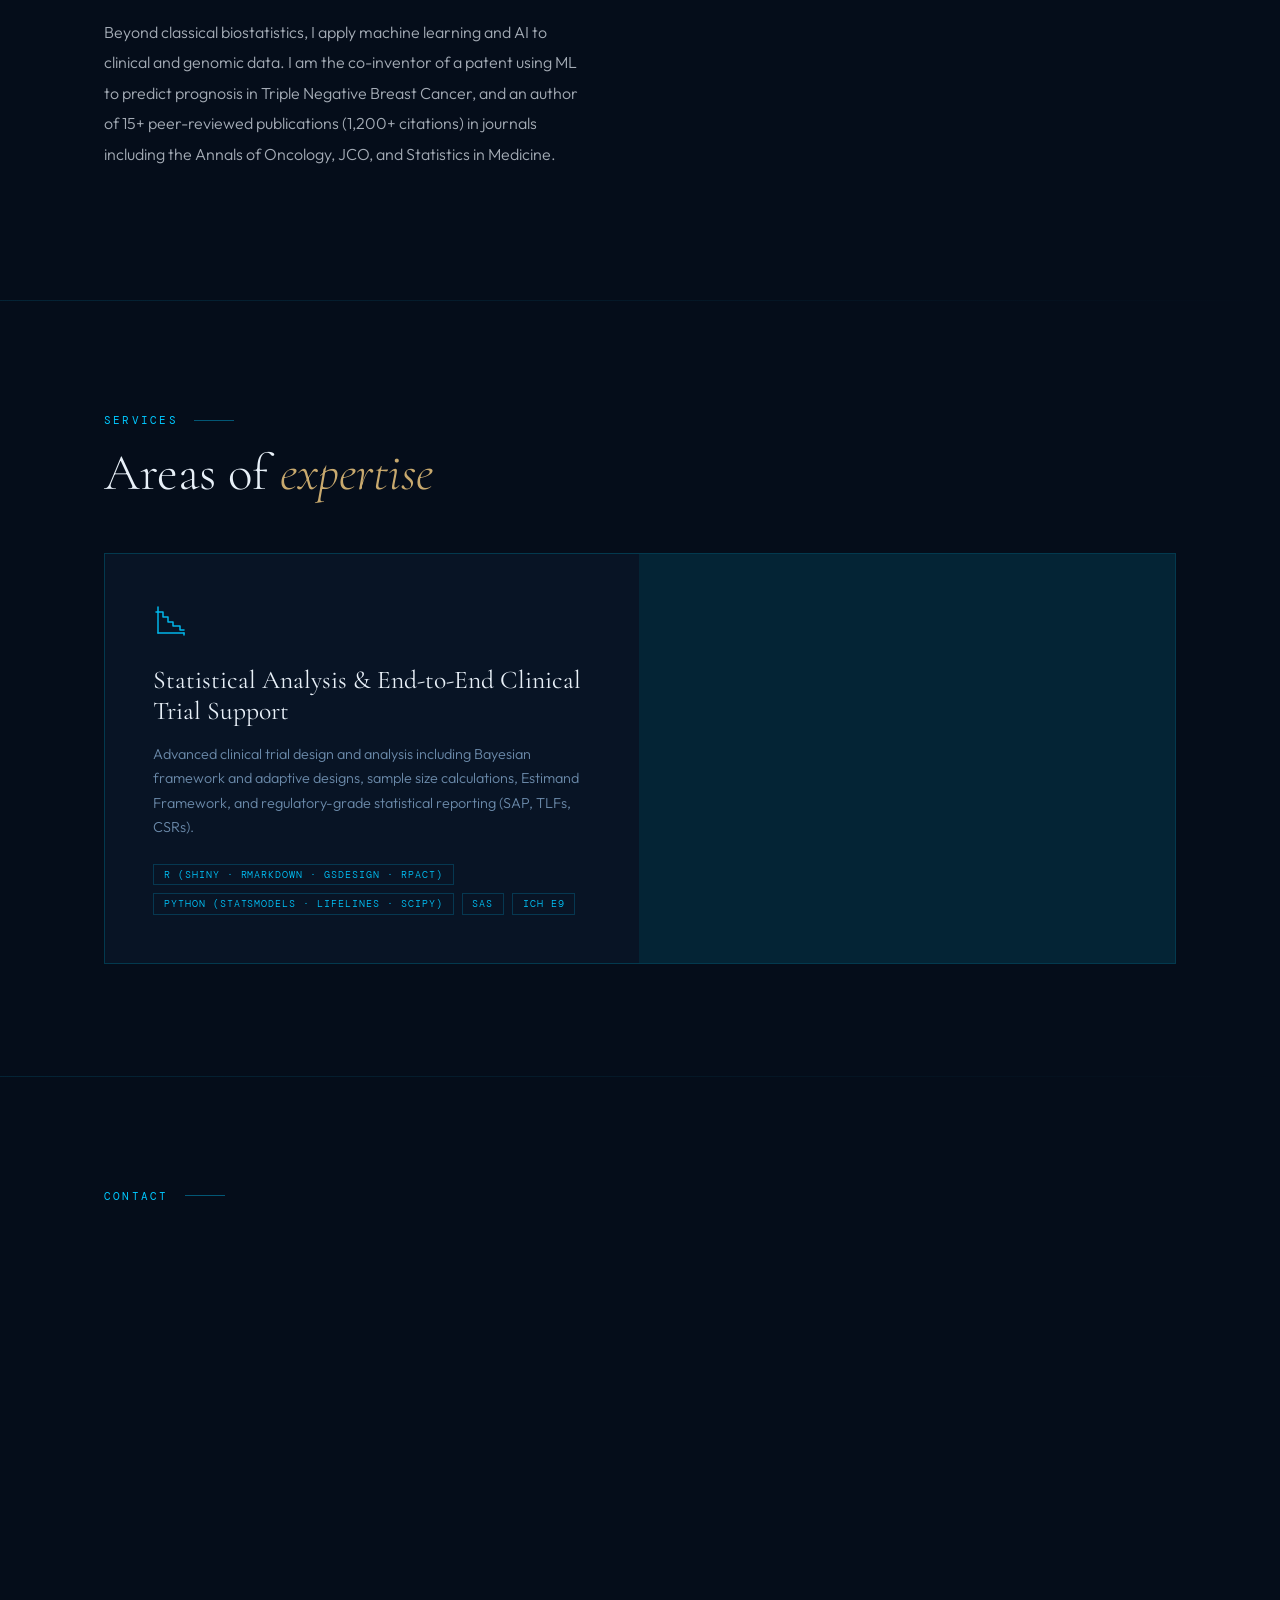
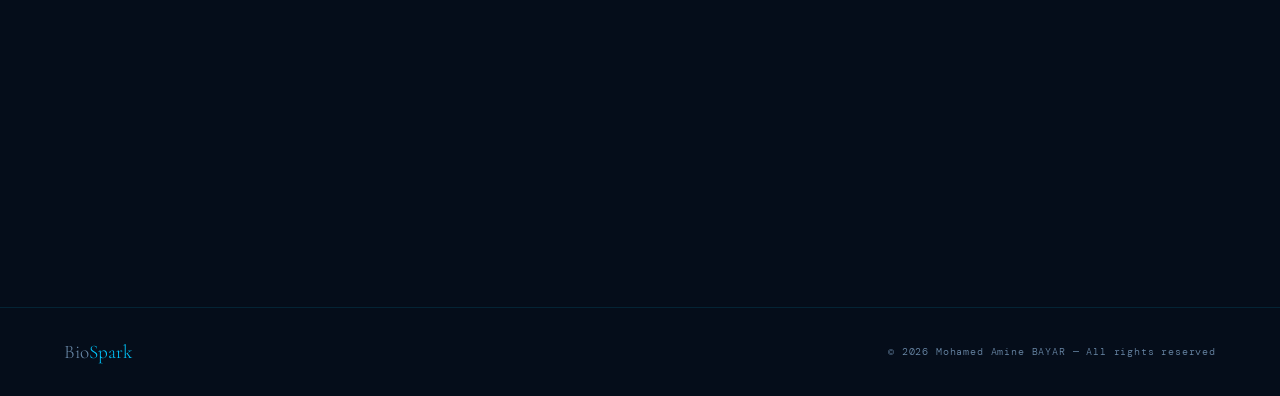
==== commit e59c1647: "Remove service card numbers (01/02) above icons Co-Authored-By: Claude Sonnet 4.6 <noreply@anthropic" ====
--- a/biospark.html
+++ b/biospark.html
@@ -648,7 +648,6 @@
 
   <div class="services-grid">
     <div class="service-card reveal">
-      <div class="service-num">01</div>
       <span class="service-icon">
         <svg width="36" height="36" viewBox="0 0 36 36" fill="none" stroke="var(--accent)" stroke-width="1.5" stroke-linecap="round" stroke-linejoin="round">
           <line x1="5" y1="31" x2="31" y2="31"/>
@@ -669,7 +668,6 @@
     </div>
 
     <div class="service-card reveal">
-      <div class="service-num">02</div>
       <span class="service-icon">
         <svg width="36" height="36" viewBox="0 0 36 36" fill="none" stroke="var(--accent)" stroke-width="1.5" stroke-linecap="round" stroke-linejoin="round">
           <!-- Central node -->
